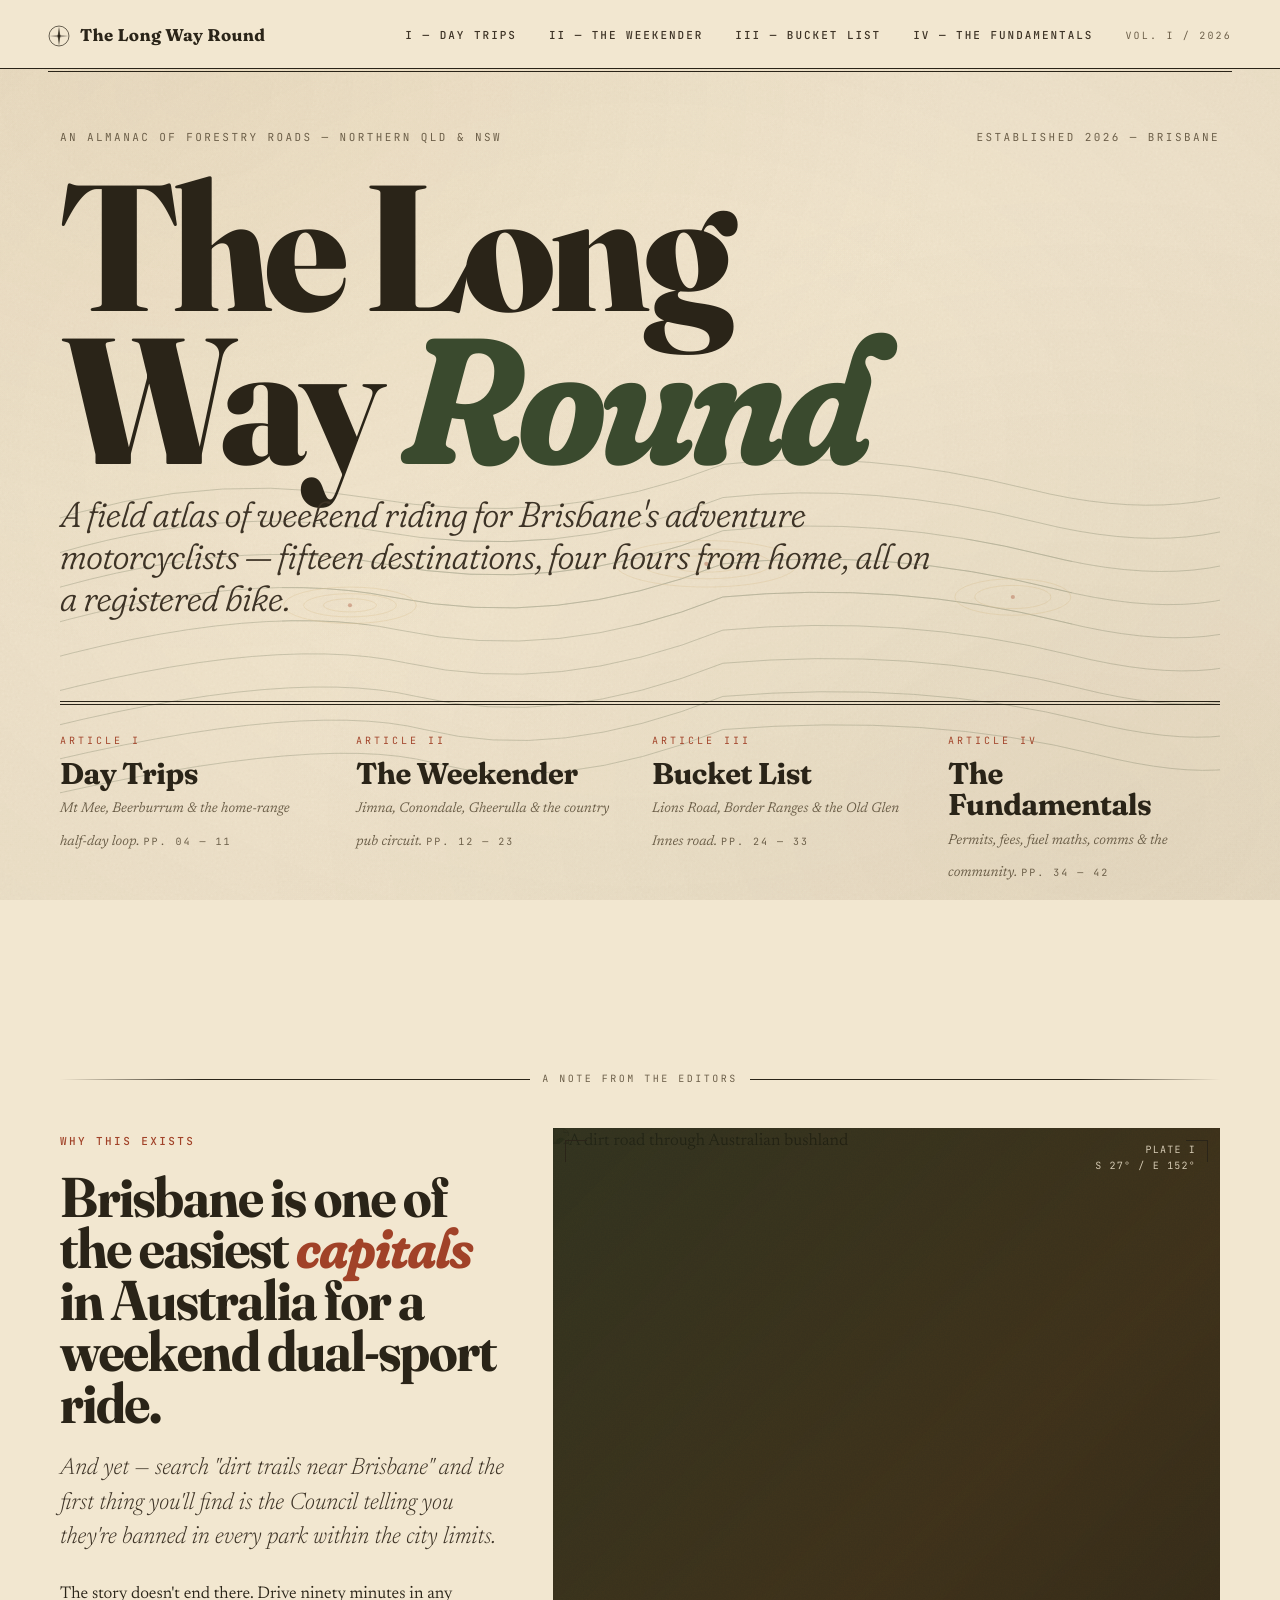
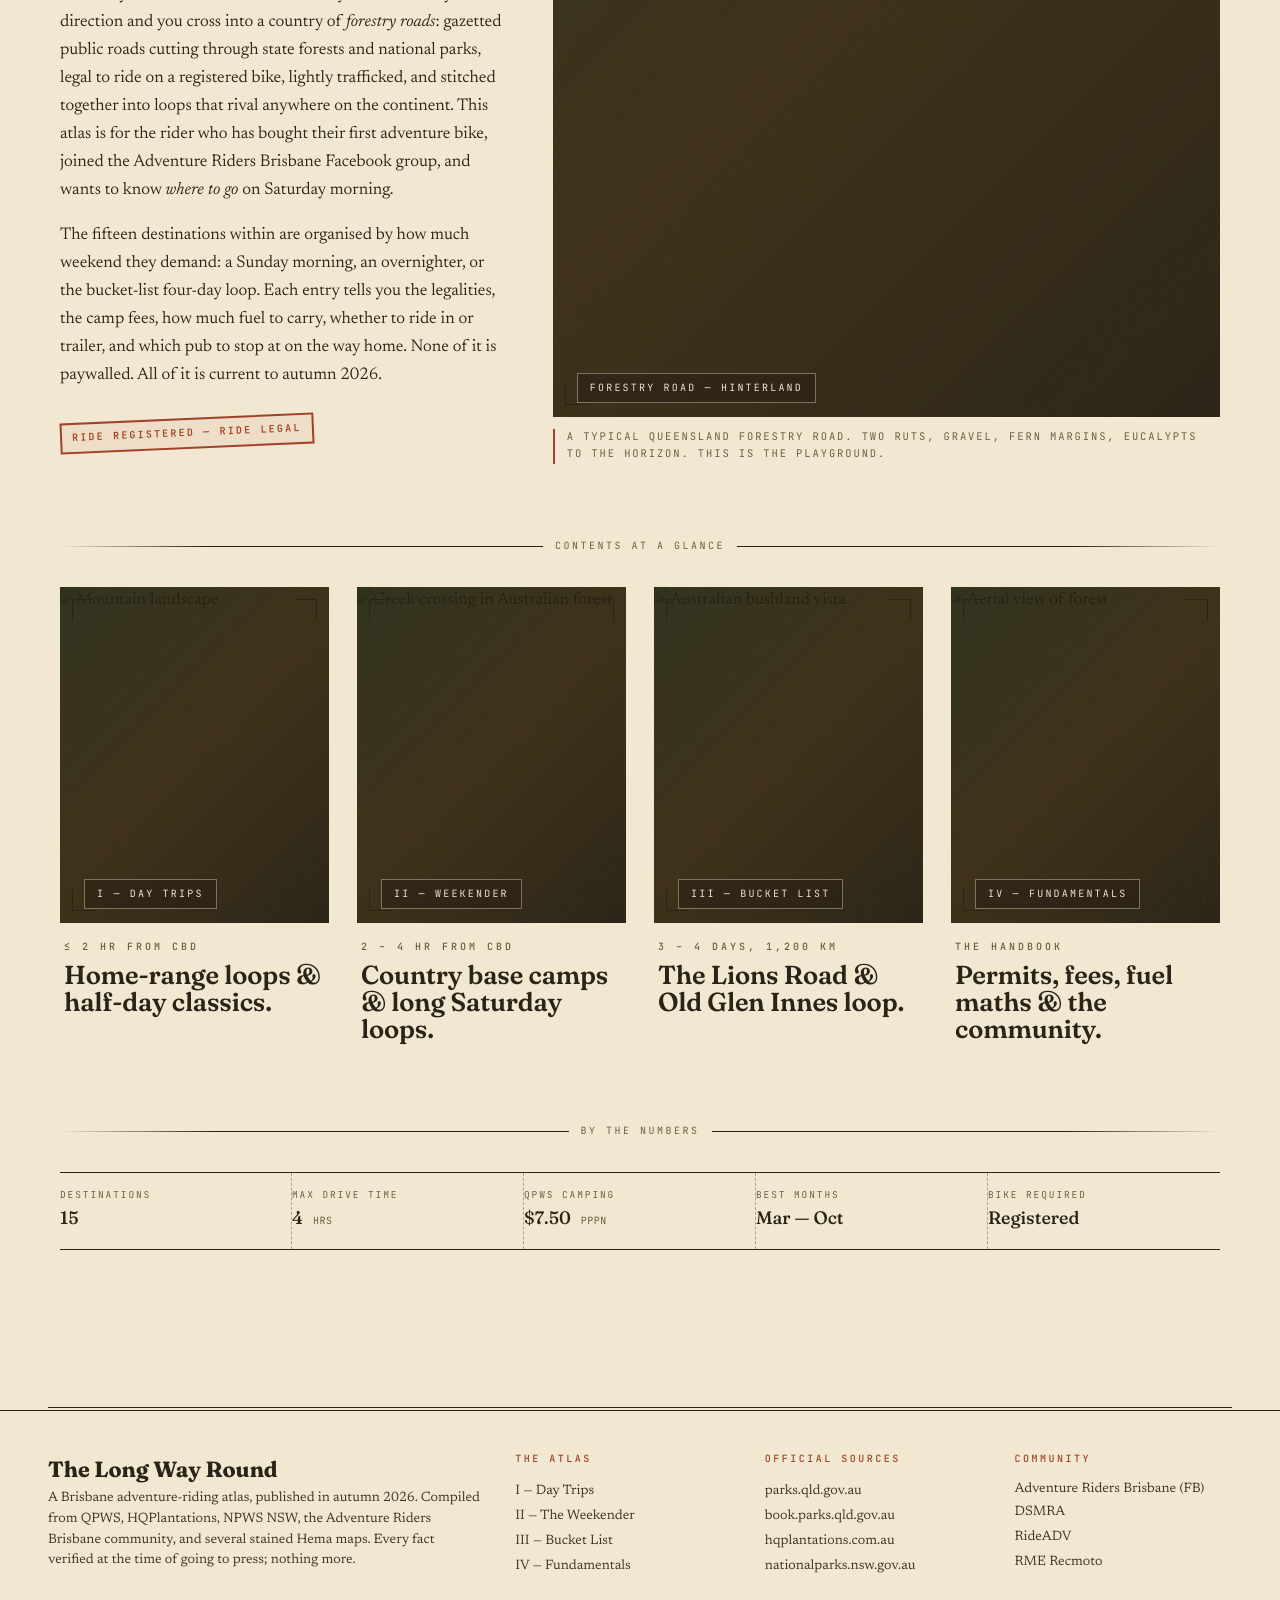
==== index.html @ 3d2b40f9 "Initial commit: Brisbane rides static site" ====
<!DOCTYPE html>
<html lang="en">
<head>
<meta charset="UTF-8">
<meta name="viewport" content="width=device-width, initial-scale=1.0">
<title>The Long Way Round — A Brisbane Adventure-Riding Atlas</title>
<link rel="stylesheet" href="style.css">
</head>
<body>

<nav class="atlas-nav">
  <a href="index.html" class="atlas-nav-brand">
    <svg width="22" height="22" viewBox="0 0 32 32" fill="none">
      <circle cx="16" cy="16" r="14.5" stroke="currentColor" stroke-width="1"/>
      <circle cx="16" cy="16" r="2" fill="currentColor"/>
      <path d="M16 2 L18 16 L16 30 L14 16 Z" fill="currentColor" opacity="0.85"/>
      <path d="M2 16 L16 14 L30 16 L16 18 Z" fill="currentColor" opacity="0.4"/>
    </svg>
    The Long Way Round
  </a>
  <div class="atlas-nav-meta">
    <a href="day-trips.html">I — Day Trips</a>
    <a href="weekender.html">II — The Weekender</a>
    <a href="bucket-list.html">III — Bucket List</a>
    <a href="fundamentals.html">IV — The Fundamentals</a>
    <span class="atlas-nav-issue">VOL. I / 2026</span>
  </div>
</nav>

<main class="cover">

  <!-- Decorative topographic backdrop -->
  <div class="cover-map">
    <svg viewBox="0 0 1400 800" xmlns="http://www.w3.org/2000/svg" preserveAspectRatio="xMidYMid slice">
      <defs>
        <path id="curve1" d="M -100 480 Q 200 380, 400 420 T 800 380 Q 1000 360, 1200 410 T 1500 380" />
        <path id="curve2" d="M -100 520 Q 220 420, 410 460 T 800 420 Q 1010 400, 1210 450 T 1500 420" />
        <path id="curve3" d="M -100 560 Q 240 460, 420 500 T 800 460 Q 1020 440, 1220 490 T 1500 460" />
        <path id="curve4" d="M -100 600 Q 260 500, 430 540 T 800 500 Q 1030 480, 1230 530 T 1500 500" />
        <path id="curve5" d="M -100 440 Q 180 340, 390 380 T 800 340 Q 990 320, 1190 370 T 1500 340" />
        <path id="curve6" d="M -100 400 Q 160 300, 380 340 T 800 300 Q 980 280, 1180 330 T 1500 300" />
        <path id="curve7" d="M -100 360 Q 140 260, 370 300 T 800 260 Q 970 240, 1170 290 T 1500 260" />
        <path id="curve8" d="M -100 640 Q 280 540, 440 580 T 800 540 Q 1040 520, 1240 570 T 1500 540" />
        <path id="curve9" d="M -100 680 Q 300 580, 450 620 T 800 580 Q 1050 560, 1250 610 T 1500 580" />
      </defs>
      <g fill="none" stroke="#3a4a2e" stroke-width="0.8" opacity="0.9">
        <use href="#curve1"/>
        <use href="#curve2"/>
        <use href="#curve3"/>
        <use href="#curve4"/>
        <use href="#curve5"/>
        <use href="#curve6"/>
        <use href="#curve7"/>
        <use href="#curve8"/>
        <use href="#curve9"/>
      </g>
      <!-- Inner ridgeline contours -->
      <g fill="none" stroke="#b8862e" stroke-width="0.6" opacity="0.7">
        <ellipse cx="350" cy="430" rx="80" ry="22"/>
        <ellipse cx="350" cy="430" rx="56" ry="14"/>
        <ellipse cx="350" cy="430" rx="32" ry="8"/>
        <ellipse cx="780" cy="380" rx="110" ry="28"/>
        <ellipse cx="780" cy="380" rx="78" ry="18"/>
        <ellipse cx="780" cy="380" rx="46" ry="10"/>
        <ellipse cx="1150" cy="420" rx="70" ry="22"/>
        <ellipse cx="1150" cy="420" rx="46" ry="14"/>
      </g>
      <!-- Peak markers -->
      <g fill="#a14228">
        <circle cx="350" cy="430" r="2.5"/>
        <circle cx="780" cy="380" r="2.5"/>
        <circle cx="1150" cy="420" r="2.5"/>
      </g>
    </svg>
  </div>

  <!-- Top marquee row -->
  <div class="cover-marquee-row fade-up">
    <span>An Almanac of Forestry Roads — Northern QLD &amp; NSW</span>
    <span>Established 2026 — Brisbane</span>
  </div>

  <!-- Big title -->
  <div class="cover-title-wrap fade-up">
    <h1 class="cover-title">
      The Long<br>
      Way <span class="em">Round</span>
    </h1>
    <p class="cover-tagline">
      A field atlas of weekend riding for Brisbane's adventure motorcyclists — fifteen destinations, four hours from home, all on a registered bike.
    </p>
  </div>

  <!-- TOC -->
  <div class="cover-toc fade-up">
    <a href="day-trips.html" class="toc-item">
      <span class="toc-num">Article I</span>
      <span class="toc-title">Day Trips</span>
      <span class="toc-desc">Mt Mee, Beerburrum &amp; the home-range half-day loop.</span>
      <span class="toc-page">PP. 04 — 11</span>
    </a>
    <a href="weekender.html" class="toc-item">
      <span class="toc-num">Article II</span>
      <span class="toc-title">The Weekender</span>
      <span class="toc-desc">Jimna, Conondale, Gheerulla &amp; the country pub circuit.</span>
      <span class="toc-page">PP. 12 — 23</span>
    </a>
    <a href="bucket-list.html" class="toc-item">
      <span class="toc-num">Article III</span>
      <span class="toc-title">Bucket List</span>
      <span class="toc-desc">Lions Road, Border Ranges &amp; the Old Glen Innes road.</span>
      <span class="toc-page">PP. 24 — 33</span>
    </a>
    <a href="fundamentals.html" class="toc-item">
      <span class="toc-num">Article IV</span>
      <span class="toc-title">The Fundamentals</span>
      <span class="toc-desc">Permits, fees, fuel maths, comms &amp; the community.</span>
      <span class="toc-page">PP. 34 — 42</span>
    </a>
  </div>

</main>

<!-- Below-the-fold "from the editors" feature -->
<section style="max-width: 1280px; margin: 0 auto; padding: 80px 60px;">
  <div class="section-rule">A NOTE FROM THE EDITORS</div>

  <div class="split-2-3">
    <div>
      <span class="eyebrow">Why this exists</span>
      <h2 class="display" style="font-size: 56px; margin-top: 16px; margin-bottom: 24px;">
        Brisbane is one of the easiest <span style="font-style:italic; color: var(--brick); font-variation-settings: 'opsz' 96, 'SOFT' 100;">capitals</span> in Australia for a weekend dual-sport ride.
      </h2>
      <p class="lede" style="margin-bottom: 24px;">
        And yet — search "dirt trails near Brisbane" and the first thing you'll find is the Council telling you they're banned in every park within the city limits.
      </p>
      <p>
        The story doesn't end there. Drive ninety minutes in any direction and you cross into a country
        of <em>forestry roads</em>: gazetted public roads cutting through state forests and national parks,
        legal to ride on a registered bike, lightly trafficked, and stitched together into loops that
        rival anywhere on the continent. This atlas is for the rider who has bought their first adventure
        bike, joined the Adventure Riders Brisbane Facebook group, and wants to know <em>where to go</em>
        on Saturday morning.
      </p>
      <p>
        The fifteen destinations within are organised by how much weekend they demand: a Sunday morning,
        an overnighter, or the bucket-list four-day loop. Each entry tells you the legalities, the camp
        fees, how much fuel to carry, whether to ride in or trailer, and which pub to stop at on the way
        home. None of it is paywalled. All of it is current to autumn 2026.
      </p>
      <p style="margin-top: 28px;">
        <span class="stamp">RIDE REGISTERED — RIDE LEGAL</span>
      </p>
    </div>

    <div>
      <div class="plate plate-crosshairs" style="aspect-ratio: 3 / 4;">
        <span class="ch tl"></span><span class="ch tr"></span><span class="ch bl"></span><span class="ch br"></span>
        <img src="https://images.unsplash.com/photo-1719822651859-ab4a7d15b18a?fm=jpg&q=80&w=1400&auto=format&fit=crop" alt="A dirt road through Australian bushland">
        <span class="plate-coord">PLATE I<br>S 27° / E 152°</span>
        <span class="plate-label">Forestry Road — Hinterland</span>
      </div>
      <p class="plate-caption">A typical Queensland forestry road. Two ruts, gravel, fern margins, eucalypts to the horizon. This is the playground.</p>
    </div>
  </div>

  <div class="section-rule">CONTENTS AT A GLANCE</div>

  <!-- Big visual TOC with cards -->
  <div style="display: grid; grid-template-columns: repeat(4, 1fr); gap: 28px; margin-top: 16px;">
    <a href="day-trips.html" style="border-bottom: none; color: var(--ink); display: block;">
      <div class="plate plate-crosshairs" style="aspect-ratio: 4/5;">
        <span class="ch tl"></span><span class="ch tr"></span><span class="ch bl"></span><span class="ch br"></span>
        <img src="https://images.unsplash.com/photo-1676776295419-815b0fbe1c3c?fm=jpg&q=80&w=900&auto=format&fit=crop" alt="Mountain landscape">
        <span class="plate-label">I — Day Trips</span>
      </div>
      <div style="padding: 16px 4px;">
        <div class="kicker" style="margin-bottom: 6px;">≤ 2 hr from CBD</div>
        <h3 style="font-size: 26px; line-height: 1.05;">Home-range loops &amp; half-day classics.</h3>
      </div>
    </a>

    <a href="weekender.html" style="border-bottom: none; color: var(--ink); display: block;">
      <div class="plate plate-crosshairs" style="aspect-ratio: 4/5;">
        <span class="ch tl"></span><span class="ch tr"></span><span class="ch bl"></span><span class="ch br"></span>
        <img src="https://images.unsplash.com/photo-1663793789576-f45d3bde63f1?fm=jpg&q=80&w=900&auto=format&fit=crop" alt="Creek crossing in Australian forest">
        <span class="plate-label">II — Weekender</span>
      </div>
      <div style="padding: 16px 4px;">
        <div class="kicker" style="margin-bottom: 6px;">2 – 4 hr from CBD</div>
        <h3 style="font-size: 26px; line-height: 1.05;">Country base camps &amp; long Saturday loops.</h3>
      </div>
    </a>

    <a href="bucket-list.html" style="border-bottom: none; color: var(--ink); display: block;">
      <div class="plate plate-crosshairs" style="aspect-ratio: 4/5;">
        <span class="ch tl"></span><span class="ch tr"></span><span class="ch bl"></span><span class="ch br"></span>
        <img src="https://images.unsplash.com/photo-1668119208053-1545bcc49e4a?fm=jpg&q=80&w=900&auto=format&fit=crop" alt="Australian bushland vista">
        <span class="plate-label">III — Bucket List</span>
      </div>
      <div style="padding: 16px 4px;">
        <div class="kicker" style="margin-bottom: 6px;">3 – 4 days, 1,200 km</div>
        <h3 style="font-size: 26px; line-height: 1.05;">The Lions Road &amp; Old Glen Innes loop.</h3>
      </div>
    </a>

    <a href="fundamentals.html" style="border-bottom: none; color: var(--ink); display: block;">
      <div class="plate plate-crosshairs" style="aspect-ratio: 4/5;">
        <span class="ch tl"></span><span class="ch tr"></span><span class="ch bl"></span><span class="ch br"></span>
        <img src="https://images.unsplash.com/photo-1521251825860-9d8e9aca7bb6?fm=jpg&q=80&w=900&auto=format&fit=crop" alt="Aerial view of forest">
        <span class="plate-label">IV — Fundamentals</span>
      </div>
      <div style="padding: 16px 4px;">
        <div class="kicker" style="margin-bottom: 6px;">The handbook</div>
        <h3 style="font-size: 26px; line-height: 1.05;">Permits, fees, fuel maths &amp; the community.</h3>
      </div>
    </a>
  </div>

  <div class="section-rule">BY THE NUMBERS</div>

  <div class="spec-grid" style="grid-template-columns: repeat(5, 1fr); margin-bottom: 0;">
    <div>
      <span class="spec-label">Destinations</span>
      <span class="spec-value">15</span>
    </div>
    <div>
      <span class="spec-label">Max drive time</span>
      <span class="spec-value">4 <span class="sub">hrs</span></span>
    </div>
    <div>
      <span class="spec-label">QPWS camping</span>
      <span class="spec-value">$7.50 <span class="sub">pppn</span></span>
    </div>
    <div>
      <span class="spec-label">Best months</span>
      <span class="spec-value">Mar — Oct</span>
    </div>
    <div>
      <span class="spec-label">Bike required</span>
      <span class="spec-value">Registered</span>
    </div>
  </div>

</section>

<!-- Footer -->
<footer class="atlas-foot">
  <div>
    <span class="foot-colophon">The Long Way Round</span>
    <p>
      A Brisbane adventure-riding atlas, published in autumn 2026.
      Compiled from QPWS, HQPlantations, NPWS NSW, the Adventure Riders Brisbane community, and several
      stained Hema maps. Every fact verified at the time of going to press; nothing more.
    </p>
  </div>
  <div>
    <h4>The Atlas</h4>
    <ul>
      <li><a href="day-trips.html">I — Day Trips</a></li>
      <li><a href="weekender.html">II — The Weekender</a></li>
      <li><a href="bucket-list.html">III — Bucket List</a></li>
      <li><a href="fundamentals.html">IV — Fundamentals</a></li>
    </ul>
  </div>
  <div>
    <h4>Official sources</h4>
    <ul>
      <li><a href="https://parks.qld.gov.au" target="_blank" rel="noopener">parks.qld.gov.au</a></li>
      <li><a href="https://book.parks.qld.gov.au" target="_blank" rel="noopener">book.parks.qld.gov.au</a></li>
      <li><a href="https://www.hqplantations.com.au" target="_blank" rel="noopener">hqplantations.com.au</a></li>
      <li><a href="https://www.nationalparks.nsw.gov.au" target="_blank" rel="noopener">nationalparks.nsw.gov.au</a></li>
    </ul>
  </div>
  <div>
    <h4>Community</h4>
    <ul>
      <li>Adventure Riders Brisbane (FB)</li>
      <li><a href="https://www.dsmra.org.au" target="_blank" rel="noopener">DSMRA</a></li>
      <li><a href="https://www.rideadv.com.au" target="_blank" rel="noopener">RideADV</a></li>
      <li><a href="https://www.recmoto.com.au" target="_blank" rel="noopener">RME Recmoto</a></li>
    </ul>
  </div>
</footer>

</body>
</html>
---- style.css ----
/* =========================================================
   THE LONG WAY ROUND — A BRISBANE ADVENTURE-RIDING ATLAS
   Vintage adventure atlas, c. 1962
   ========================================================= */

@import url('https://fonts.googleapis.com/css2?family=Fraunces:opsz,wght,SOFT@9..144,300..900,0..100&family=Newsreader:ital,opsz,wght@0,6..72,200..800;1,6..72,200..800&family=JetBrains+Mono:wght@400;500;700&display=swap');

:root {
  /* Paper */
  --paper:        #f2e7d0;
  --paper-deep:   #ead9b8;
  --paper-edge:   #d8c69e;
  --paper-shadow: rgba(60, 40, 20, 0.08);

  /* Ink */
  --ink:          #2a2418;
  --ink-soft:     #3d3326;
  --ink-fade:     #6a5d47;
  --ink-ghost:    rgba(42, 36, 24, 0.35);

  /* Accents */
  --green:        #3a4a2e;
  --green-deep:   #283220;
  --green-moss:   #5b6b3e;
  --ochre:        #b8862e;
  --ochre-soft:   #d4a548;
  --brick:        #a14228;
  --brick-deep:   #82331e;

  /* Type */
  --serif:        'Newsreader', 'Times New Roman', serif;
  --display:      'Fraunces', Georgia, serif;
  --mono:         'JetBrains Mono', 'Courier New', monospace;
}

* { box-sizing: border-box; margin: 0; padding: 0; }
html { scroll-behavior: smooth; }

body {
  background: var(--paper);
  color: var(--ink);
  font-family: var(--serif);
  font-size: 17px;
  line-height: 1.65;
  font-weight: 380;
  -webkit-font-smoothing: antialiased;
  text-rendering: geometricPrecision;
  position: relative;
  min-height: 100vh;
}

/* Paper grain — applied to body via pseudo-element */
body::before {
  content: '';
  position: fixed;
  inset: 0;
  pointer-events: none;
  z-index: 1;
  opacity: 0.55;
  background-image:
    url("data:image/svg+xml,%3Csvg viewBox='0 0 400 400' xmlns='http://www.w3.org/2000/svg'%3E%3Cfilter id='n'%3E%3CfeTurbulence type='fractalNoise' baseFrequency='0.85' numOctaves='3' stitchTiles='stitch'/%3E%3CfeColorMatrix values='0 0 0 0 0.4 0 0 0 0 0.3 0 0 0 0 0.15 0 0 0 0.12 0'/%3E%3C/filter%3E%3Crect width='100%25' height='100%25' filter='url(%23n)'/%3E%3C/svg%3E");
  mix-blend-mode: multiply;
}

/* Subtle paper tone variation */
body::after {
  content: '';
  position: fixed;
  inset: 0;
  pointer-events: none;
  z-index: 1;
  background:
    radial-gradient(ellipse at 15% 10%, rgba(180, 140, 80, 0.08), transparent 50%),
    radial-gradient(ellipse at 85% 90%, rgba(80, 60, 30, 0.06), transparent 55%),
    radial-gradient(ellipse at 50% 50%, transparent 30%, rgba(80, 50, 20, 0.04) 100%);
}

main, header, footer, nav { position: relative; z-index: 2; }

/* =========================================================
   TYPOGRAPHY
   ========================================================= */

.display {
  font-family: var(--display);
  font-variation-settings: 'opsz' 144, 'SOFT' 30;
  font-weight: 700;
  letter-spacing: -0.02em;
  line-height: 0.92;
  color: var(--ink);
}

.display-italic {
  font-style: italic;
  font-variation-settings: 'opsz' 144, 'SOFT' 80;
}

h1 { font-family: var(--display); font-weight: 800; line-height: 0.95; letter-spacing: -0.015em; }
h2 { font-family: var(--display); font-weight: 700; line-height: 1.0; letter-spacing: -0.01em; font-variation-settings: 'opsz' 72, 'SOFT' 50; }
h3 { font-family: var(--display); font-weight: 600; font-variation-settings: 'opsz' 36, 'SOFT' 50; letter-spacing: -0.005em; }
h4 { font-family: var(--display); font-weight: 500; font-variation-settings: 'opsz' 24, 'SOFT' 100; font-style: italic; }

.eyebrow {
  font-family: var(--mono);
  font-size: 11px;
  letter-spacing: 0.22em;
  text-transform: uppercase;
  color: var(--brick);
  font-weight: 500;
}

.eyebrow-ink {
  color: var(--ink-fade);
}

.kicker {
  font-family: var(--mono);
  font-size: 10px;
  letter-spacing: 0.3em;
  text-transform: uppercase;
  color: var(--ink-fade);
  font-weight: 500;
}

.lede {
  font-family: var(--serif);
  font-style: italic;
  font-size: 1.4em;
  line-height: 1.45;
  font-weight: 300;
  color: var(--ink-soft);
}

.dropcap::first-letter {
  font-family: var(--display);
  font-weight: 800;
  font-variation-settings: 'opsz' 144, 'SOFT' 0;
  float: left;
  font-size: 5.4em;
  line-height: 0.82;
  padding: 0.06em 0.12em 0 0;
  color: var(--brick);
  margin-top: 4px;
}

.pull-quote {
  font-family: var(--display);
  font-variation-settings: 'opsz' 72, 'SOFT' 100;
  font-style: italic;
  font-weight: 400;
  font-size: 2.2em;
  line-height: 1.15;
  color: var(--green-deep);
  margin: 1.5em 0;
  padding: 0.4em 0 0.4em 0;
  border-top: 1px solid var(--ink-ghost);
  border-bottom: 1px solid var(--ink-ghost);
  letter-spacing: -0.01em;
}

.pull-quote::before {
  content: '"';
  font-family: var(--display);
  font-style: italic;
  color: var(--brick);
  margin-right: 0.1em;
}
.pull-quote::after {
  content: '"';
  font-family: var(--display);
  font-style: italic;
  color: var(--brick);
  margin-left: 0.05em;
}

p { margin-bottom: 1em; }

a {
  color: var(--brick);
  text-decoration: none;
  border-bottom: 1px solid var(--brick-deep);
  transition: color 0.2s, border-color 0.2s;
}

a:hover {
  color: var(--ochre);
  border-bottom-color: var(--ochre);
}

/* Mono labels and data */
.mono { font-family: var(--mono); }
.coord {
  font-family: var(--mono);
  font-size: 0.78em;
  letter-spacing: 0.04em;
  color: var(--ink-fade);
  text-transform: uppercase;
  font-weight: 500;
}

/* =========================================================
   NAVIGATION (top bar — atlas header)
   ========================================================= */

.atlas-nav {
  display: flex;
  justify-content: space-between;
  align-items: center;
  padding: 22px 48px 18px;
  border-bottom: 1px solid var(--ink);
  background: var(--paper);
  position: relative;
}

.atlas-nav::after {
  content: '';
  position: absolute;
  bottom: -4px; left: 48px; right: 48px;
  height: 1px;
  background: var(--ink);
}

.atlas-nav-brand {
  font-family: var(--display);
  font-weight: 700;
  font-variation-settings: 'opsz' 24, 'SOFT' 40;
  font-size: 17px;
  letter-spacing: 0.02em;
  border-bottom: none;
  color: var(--ink);
  display: flex;
  align-items: center;
  gap: 10px;
}

.atlas-nav-brand:hover { color: var(--brick); }

.atlas-nav-brand svg { flex-shrink: 0; }

.atlas-nav-meta {
  display: flex;
  gap: 32px;
  align-items: center;
}

.atlas-nav-meta a {
  font-family: var(--mono);
  font-size: 11px;
  letter-spacing: 0.18em;
  text-transform: uppercase;
  color: var(--ink-soft);
  border-bottom: none;
  font-weight: 500;
}

.atlas-nav-meta a:hover { color: var(--brick); }
.atlas-nav-meta a.current { color: var(--brick); }
.atlas-nav-meta a.current::before {
  content: '▸ ';
  color: var(--brick);
}

.atlas-nav-issue {
  font-family: var(--mono);
  font-size: 10px;
  letter-spacing: 0.22em;
  text-transform: uppercase;
  color: var(--ink-fade);
}

/* =========================================================
   COMPONENTS — Map Plate (photo treatment)
   ========================================================= */

.plate {
  position: relative;
  background: var(--ink);
  overflow: hidden;
  margin: 0;
  isolation: isolate;
}

.plate img {
  width: 100%;
  height: 100%;
  object-fit: cover;
  display: block;
  filter: sepia(0.45) saturate(0.65) hue-rotate(-8deg) contrast(1.08) brightness(0.92);
  mix-blend-mode: multiply;
  opacity: 0.95;
}

.plate::before {
  content: '';
  position: absolute;
  inset: 0;
  background:
    linear-gradient(135deg, rgba(58, 74, 46, 0.35), rgba(184, 134, 46, 0.12) 50%, rgba(42, 36, 24, 0.4)),
    radial-gradient(circle at center, transparent 30%, rgba(42, 36, 24, 0.3) 100%);
  pointer-events: none;
  z-index: 2;
}

.plate::after {
  content: '';
  position: absolute;
  inset: 0;
  pointer-events: none;
  z-index: 3;
  background-image:
    url("data:image/svg+xml,%3Csvg viewBox='0 0 400 400' xmlns='http://www.w3.org/2000/svg'%3E%3Cfilter id='g'%3E%3CfeTurbulence type='fractalNoise' baseFrequency='1.2' numOctaves='2' stitchTiles='stitch'/%3E%3CfeColorMatrix values='0 0 0 0 0.5 0 0 0 0 0.4 0 0 0 0 0.2 0 0 0 0.4 0'/%3E%3C/filter%3E%3Crect width='100%25' height='100%25' filter='url(%23g)'/%3E%3C/svg%3E");
  mix-blend-mode: overlay;
  opacity: 0.6;
}

/* Corner crosshairs on plates */
.plate-crosshairs::before,
.plate-crosshairs > .ch {
  pointer-events: none;
}

.plate-crosshairs > .ch {
  position: absolute;
  width: 22px;
  height: 22px;
  z-index: 4;
  border-color: var(--paper);
}

.plate-crosshairs > .ch.tl { top: 12px; left: 12px; border-top: 1.2px solid; border-left: 1.2px solid; }
.plate-crosshairs > .ch.tr { top: 12px; right: 12px; border-top: 1.2px solid; border-right: 1.2px solid; }
.plate-crosshairs > .ch.bl { bottom: 12px; left: 12px; border-bottom: 1.2px solid; border-left: 1.2px solid; }
.plate-crosshairs > .ch.br { bottom: 12px; right: 12px; border-bottom: 1.2px solid; border-right: 1.2px solid; }

.plate-label {
  position: absolute;
  bottom: 14px;
  left: 24px;
  z-index: 5;
  font-family: var(--mono);
  font-size: 10px;
  letter-spacing: 0.22em;
  text-transform: uppercase;
  color: var(--paper);
  background: rgba(40, 32, 20, 0.55);
  padding: 6px 12px;
  border: 1px solid rgba(242, 231, 208, 0.4);
}

.plate-coord {
  position: absolute;
  top: 14px;
  right: 24px;
  z-index: 5;
  font-family: var(--mono);
  font-size: 10px;
  letter-spacing: 0.12em;
  color: var(--paper);
  text-align: right;
  opacity: 0.85;
}

.plate-caption {
  font-family: var(--mono);
  font-size: 10.5px;
  letter-spacing: 0.18em;
  text-transform: uppercase;
  color: var(--ink-fade);
  margin-top: 12px;
  padding-left: 4px;
  border-left: 2px solid var(--brick);
  padding-left: 12px;
}

/* =========================================================
   CONTOUR LINE BACKGROUND (decorative SVG)
   ========================================================= */

.contour-bg {
  position: absolute;
  inset: 0;
  pointer-events: none;
  z-index: 0;
  opacity: 0.18;
  overflow: hidden;
}

.contour-bg svg {
  width: 100%; height: 100%;
  display: block;
}

/* =========================================================
   DIFFICULTY BARS / META DATA
   ========================================================= */

.spec-grid {
  display: grid;
  grid-template-columns: repeat(auto-fit, minmax(140px, 1fr));
  gap: 0;
  margin: 24px 0;
  border-top: 1px solid var(--ink);
  border-bottom: 1px solid var(--ink);
}

.spec-grid > div {
  padding: 14px 16px 14px 0;
  border-right: 1px dashed var(--ink-ghost);
}

.spec-grid > div:last-child { border-right: none; }

.spec-label {
  font-family: var(--mono);
  font-size: 9.5px;
  letter-spacing: 0.2em;
  text-transform: uppercase;
  color: var(--ink-fade);
  margin-bottom: 4px;
  display: block;
}

.spec-value {
  font-family: var(--display);
  font-weight: 500;
  font-size: 18px;
  font-variation-settings: 'opsz' 24, 'SOFT' 60;
  color: var(--ink);
  line-height: 1.1;
}

.spec-value .sub {
  font-family: var(--mono);
  font-size: 10px;
  letter-spacing: 0.05em;
  color: var(--ink-fade);
  margin-left: 6px;
  text-transform: uppercase;
  font-weight: 400;
}

/* Difficulty dots */
.diff {
  display: inline-flex;
  gap: 4px;
  align-items: center;
  vertical-align: middle;
}

.diff-dot {
  width: 9px; height: 9px;
  border: 1px solid var(--ink);
  background: transparent;
  display: inline-block;
}

.diff-dot.filled { background: var(--ink); }

/* =========================================================
   ARTICLE LAYOUT
   ========================================================= */

main.article {
  max-width: 1280px;
  margin: 0 auto;
  padding: 0 48px 96px;
}

.article-head {
  padding: 64px 0 48px;
  text-align: center;
  position: relative;
  border-bottom: 1px solid var(--ink);
  margin-bottom: 56px;
}

.article-head::before,
.article-head::after {
  content: '';
  position: absolute;
  left: 50%;
  height: 1px;
  background: var(--ink);
  transform: translateX(-50%);
}

.article-head::before { top: 56px; width: 80px; }
.article-head::after  { bottom: -3px; width: 80px; }

.article-num {
  font-family: var(--mono);
  font-size: 11px;
  letter-spacing: 0.3em;
  text-transform: uppercase;
  color: var(--brick);
  font-weight: 500;
  margin-bottom: 28px;
}

.article-title {
  font-family: var(--display);
  font-weight: 800;
  font-size: clamp(56px, 9vw, 124px);
  line-height: 0.92;
  letter-spacing: -0.025em;
  font-variation-settings: 'opsz' 144, 'SOFT' 20;
  color: var(--ink);
  margin-bottom: 14px;
}

.article-title .em {
  font-style: italic;
  font-variation-settings: 'opsz' 144, 'SOFT' 100;
  color: var(--green);
}

.article-sub {
  font-family: var(--display);
  font-style: italic;
  font-weight: 300;
  font-variation-settings: 'opsz' 36, 'SOFT' 100;
  font-size: clamp(20px, 2.4vw, 28px);
  color: var(--ink-soft);
  letter-spacing: -0.005em;
  max-width: 720px;
  margin: 0 auto;
  line-height: 1.25;
}

.article-meta {
  display: flex;
  justify-content: center;
  gap: 28px;
  margin-top: 32px;
  font-family: var(--mono);
  font-size: 10.5px;
  letter-spacing: 0.18em;
  text-transform: uppercase;
  color: var(--ink-fade);
}

.article-meta > span { padding: 0 16px; border-right: 1px solid var(--ink-ghost); }
.article-meta > span:last-child { border-right: none; }

/* Two-column body */
.article-body {
  max-width: 760px;
  margin: 0 auto;
  font-size: 18px;
  line-height: 1.7;
}

.article-body h2 {
  font-size: 38px;
  margin: 64px 0 8px;
  font-weight: 700;
}

.article-body h2 .h2num {
  font-family: var(--mono);
  font-size: 12px;
  letter-spacing: 0.3em;
  color: var(--brick);
  display: block;
  font-weight: 500;
  text-transform: uppercase;
  margin-bottom: 12px;
}

.article-body h3 {
  font-size: 26px;
  margin: 40px 0 6px;
}

.article-body p { margin-bottom: 1.05em; }

.article-body p + p { text-indent: 1.4em; }

.article-body .lede + p,
.article-body h2 + p,
.article-body h3 + p,
.article-body .pull-quote + p { text-indent: 0; }

/* Margin notes */
.margin-note {
  font-family: var(--mono);
  font-size: 11px;
  line-height: 1.55;
  color: var(--ink-soft);
  letter-spacing: 0.01em;
  padding: 12px 14px;
  border-left: 2px solid var(--brick);
  background: var(--paper-deep);
  margin: 24px 0;
  position: relative;
}

.margin-note .mn-label {
  font-family: var(--mono);
  font-size: 9.5px;
  letter-spacing: 0.25em;
  text-transform: uppercase;
  color: var(--brick);
  display: block;
  margin-bottom: 6px;
  font-weight: 600;
}

/* =========================================================
   DESTINATION CARDS (within articles)
   ========================================================= */

.dest {
  margin: 64px 0;
  position: relative;
}

.dest-head {
  display: grid;
  grid-template-columns: 1fr 280px;
  gap: 32px;
  align-items: end;
  border-bottom: 1px solid var(--ink);
  padding-bottom: 16px;
  margin-bottom: 32px;
}

.dest-num {
  font-family: var(--mono);
  font-size: 11px;
  letter-spacing: 0.25em;
  text-transform: uppercase;
  color: var(--brick);
  margin-bottom: 10px;
}

.dest-name {
  font-family: var(--display);
  font-weight: 700;
  font-size: clamp(38px, 5.2vw, 64px);
  line-height: 0.95;
  letter-spacing: -0.02em;
  font-variation-settings: 'opsz' 96, 'SOFT' 30;
  color: var(--ink);
  margin-bottom: 4px;
}

.dest-region {
  font-family: var(--display);
  font-style: italic;
  font-weight: 300;
  font-variation-settings: 'opsz' 36, 'SOFT' 100;
  color: var(--green);
  font-size: 22px;
  letter-spacing: -0.005em;
}

.dest-coord {
  text-align: right;
  font-family: var(--mono);
  font-size: 11px;
  letter-spacing: 0.05em;
  color: var(--ink-fade);
  line-height: 1.7;
  padding-bottom: 6px;
}

.dest-coord .lbl {
  font-size: 9px;
  letter-spacing: 0.25em;
  text-transform: uppercase;
  color: var(--brick);
  display: block;
  margin-bottom: 2px;
}

/* =========================================================
   HOMEPAGE — Magazine Cover
   ========================================================= */

.cover {
  min-height: calc(100vh - 65px);
  position: relative;
  display: grid;
  grid-template-rows: auto 1fr auto;
  padding: 60px 60px 40px;
  overflow: hidden;
}

.cover-marquee-row {
  display: flex;
  justify-content: space-between;
  align-items: baseline;
  font-family: var(--mono);
  font-size: 11px;
  letter-spacing: 0.22em;
  text-transform: uppercase;
  color: var(--ink-fade);
}

.cover-title-wrap {
  display: flex;
  flex-direction: column;
  justify-content: center;
  padding: 24px 0;
  position: relative;
}

.cover-title {
  font-family: var(--display);
  font-weight: 800;
  font-size: clamp(80px, 14vw, 220px);
  line-height: 0.85;
  letter-spacing: -0.035em;
  font-variation-settings: 'opsz' 144, 'SOFT' 10;
  color: var(--ink);
  margin: 0;
}

.cover-title .em {
  font-style: italic;
  font-weight: 700;
  font-variation-settings: 'opsz' 144, 'SOFT' 100;
  color: var(--green);
}

.cover-title .amp {
  font-style: italic;
  font-weight: 300;
  font-variation-settings: 'opsz' 144, 'SOFT' 100;
  color: var(--brick);
}

.cover-tagline {
  font-family: var(--display);
  font-style: italic;
  font-weight: 300;
  font-variation-settings: 'opsz' 72, 'SOFT' 100;
  font-size: clamp(20px, 2.8vw, 36px);
  color: var(--ink-soft);
  margin-top: 18px;
  max-width: 880px;
  line-height: 1.18;
  letter-spacing: -0.01em;
}

.cover-toc {
  display: grid;
  grid-template-columns: repeat(4, 1fr);
  gap: 24px;
  margin-top: 24px;
  padding-top: 28px;
  border-top: 1px solid var(--ink);
  position: relative;
}

.cover-toc::before {
  content: '';
  position: absolute;
  top: -4px; left: 0; right: 0;
  height: 1px;
  background: var(--ink);
}

.toc-item {
  border-bottom: none;
  display: block;
  padding-right: 12px;
}

.toc-num {
  font-family: var(--mono);
  font-size: 10px;
  letter-spacing: 0.3em;
  color: var(--brick);
  text-transform: uppercase;
  margin-bottom: 8px;
  display: block;
}

.toc-title {
  font-family: var(--display);
  font-weight: 700;
  font-size: clamp(22px, 2.4vw, 30px);
  line-height: 1.05;
  letter-spacing: -0.015em;
  font-variation-settings: 'opsz' 48, 'SOFT' 40;
  color: var(--ink);
  margin-bottom: 6px;
  display: block;
  transition: color 0.2s;
}

.toc-item:hover .toc-title { color: var(--brick); }

.toc-desc {
  font-family: var(--serif);
  font-style: italic;
  font-size: 14px;
  line-height: 1.45;
  color: var(--ink-fade);
}

.toc-page {
  font-family: var(--mono);
  font-size: 10px;
  letter-spacing: 0.2em;
  color: var(--ink-fade);
  margin-top: 10px;
  display: inline-block;
}

/* Cover central illustration / contour map */
.cover-map {
  position: absolute;
  inset: 180px 60px 220px;
  z-index: 0;
  opacity: 0.35;
  pointer-events: none;
}

/* =========================================================
   ROUTE / MINI MAP SVG
   ========================================================= */

.mini-map {
  width: 100%;
  aspect-ratio: 5 / 3;
  background: var(--paper-deep);
  border: 1px solid var(--ink);
  position: relative;
  padding: 18px;
  font-family: var(--mono);
  font-size: 10px;
  letter-spacing: 0.05em;
}

.mini-map svg { width: 100%; height: 100%; }

.mini-map .mm-label {
  position: absolute;
  top: 14px; left: 18px;
  font-family: var(--mono);
  font-size: 10px;
  letter-spacing: 0.25em;
  text-transform: uppercase;
  color: var(--brick);
  background: var(--paper-deep);
  padding-right: 8px;
  z-index: 2;
}

.mini-map .mm-scale {
  position: absolute;
  bottom: 12px; right: 18px;
  font-family: var(--mono);
  font-size: 9px;
  letter-spacing: 0.2em;
  text-transform: uppercase;
  color: var(--ink-fade);
}

/* =========================================================
   GRID LAYOUTS
   ========================================================= */

.split-2col {
  display: grid;
  grid-template-columns: 1fr 1fr;
  gap: 48px;
  margin: 40px 0;
  align-items: start;
}

.split-3-2 {
  display: grid;
  grid-template-columns: 3fr 2fr;
  gap: 48px;
  margin: 40px 0;
  align-items: start;
}

.split-2-3 {
  display: grid;
  grid-template-columns: 2fr 3fr;
  gap: 48px;
  margin: 40px 0;
  align-items: start;
}

/* Section divider (contour lines) */
.section-rule {
  display: flex;
  align-items: center;
  gap: 12px;
  margin: 64px 0 32px;
  font-family: var(--mono);
  font-size: 10px;
  letter-spacing: 0.25em;
  text-transform: uppercase;
  color: var(--ink-fade);
}

.section-rule::before,
.section-rule::after {
  content: '';
  flex: 1;
  height: 1px;
  background: var(--ink);
}

.section-rule::before { background: linear-gradient(to right, transparent, var(--ink) 30%); }
.section-rule::after { background: linear-gradient(to left, transparent, var(--ink) 30%); }

/* =========================================================
   FOOTER
   ========================================================= */

.atlas-foot {
  border-top: 1px solid var(--ink);
  margin-top: 80px;
  padding: 40px 48px 32px;
  display: grid;
  grid-template-columns: 2fr 1fr 1fr 1fr;
  gap: 32px;
  background: var(--paper);
  position: relative;
}

.atlas-foot::before {
  content: '';
  position: absolute;
  top: -4px; left: 48px; right: 48px;
  height: 1px;
  background: var(--ink);
}

.atlas-foot h4 {
  font-family: var(--mono);
  font-size: 10px;
  letter-spacing: 0.25em;
  text-transform: uppercase;
  color: var(--brick);
  font-weight: 500;
  margin-bottom: 12px;
  font-style: normal;
}

.atlas-foot p, .atlas-foot li {
  font-size: 13.5px;
  line-height: 1.55;
  color: var(--ink-soft);
}

.atlas-foot ul { list-style: none; }

.atlas-foot a {
  color: var(--ink-soft);
  border-bottom: none;
  display: block;
  padding: 2px 0;
}

.atlas-foot a:hover { color: var(--brick); }

.foot-colophon {
  font-family: var(--display);
  font-weight: 700;
  font-size: 22px;
  margin-bottom: 8px;
  font-variation-settings: 'opsz' 36, 'SOFT' 40;
  color: var(--ink);
}

/* =========================================================
   RESPONSIVE
   ========================================================= */

@media (max-width: 900px) {
  .atlas-nav { padding: 16px 22px 14px; }
  .atlas-nav::after { left: 22px; right: 22px; }
  .atlas-nav-meta { gap: 16px; }
  .atlas-nav-meta a { font-size: 10px; }
  .atlas-nav-issue { display: none; }

  main.article { padding: 0 22px 64px; }
  .article-head { padding: 40px 0 32px; }
  .article-body { font-size: 17px; }
  .article-body h2 { font-size: 30px; }

  .cover { padding: 32px 22px 28px; }
  .cover-toc { grid-template-columns: 1fr 1fr; gap: 20px; }

  .split-2col, .split-3-2, .split-2-3 { grid-template-columns: 1fr; gap: 24px; }

  .dest-head { grid-template-columns: 1fr; gap: 12px; }
  .dest-coord { text-align: left; }

  .atlas-foot { grid-template-columns: 1fr 1fr; padding: 32px 22px 28px; }
  .atlas-foot::before { left: 22px; right: 22px; }

  .pull-quote { font-size: 1.7em; }
  .article-meta { flex-wrap: wrap; gap: 12px; }
}

@media (max-width: 540px) {
  .cover-toc { grid-template-columns: 1fr; }
  .atlas-foot { grid-template-columns: 1fr; }
  .atlas-nav-brand { font-size: 14px; }
  .atlas-nav-meta { display: none; }
}

/* =========================================================
   ANIMATIONS — Subtle fade-in
   ========================================================= */

@keyframes fadeUp {
  from { opacity: 0; transform: translateY(20px); }
  to { opacity: 1; transform: translateY(0); }
}

.fade-up {
  animation: fadeUp 0.9s ease-out backwards;
}

.fade-up:nth-child(1) { animation-delay: 0.05s; }
.fade-up:nth-child(2) { animation-delay: 0.18s; }
.fade-up:nth-child(3) { animation-delay: 0.32s; }
.fade-up:nth-child(4) { animation-delay: 0.46s; }
.fade-up:nth-child(5) { animation-delay: 0.6s; }
.fade-up:nth-child(6) { animation-delay: 0.74s; }

/* Stamp / rubber stamp accent */
.stamp {
  display: inline-block;
  border: 2px solid var(--brick);
  color: var(--brick);
  font-family: var(--mono);
  font-size: 10px;
  letter-spacing: 0.22em;
  text-transform: uppercase;
  padding: 5px 10px;
  transform: rotate(-2.5deg);
  font-weight: 600;
  background: rgba(161, 66, 40, 0.05);
}

/* Stack call-outs for fundamentals */
.callout {
  background: var(--paper-deep);
  border-left: 3px solid var(--green);
  padding: 20px 24px;
  margin: 28px 0;
  font-size: 15.5px;
  line-height: 1.6;
}

.callout-title {
  font-family: var(--display);
  font-weight: 700;
  font-variation-settings: 'opsz' 24, 'SOFT' 40;
  font-size: 18px;
  color: var(--green-deep);
  margin-bottom: 8px;
  display: block;
}

.callout.brick { border-left-color: var(--brick); }
.callout.brick .callout-title { color: var(--brick-deep); }

.callout.ochre { border-left-color: var(--ochre); }
.callout.ochre .callout-title { color: var(--ink); }

/* Inline data list (for fundamentals) */
dl.data-list {
  border-top: 1px solid var(--ink);
  margin: 32px 0;
}

dl.data-list > div {
  display: grid;
  grid-template-columns: 220px 1fr;
  gap: 24px;
  padding: 16px 0;
  border-bottom: 1px dashed var(--ink-ghost);
  align-items: baseline;
}

dl.data-list dt {
  font-family: var(--mono);
  font-size: 11px;
  letter-spacing: 0.2em;
  text-transform: uppercase;
  color: var(--brick);
  font-weight: 500;
}

dl.data-list dd {
  font-family: var(--serif);
  font-size: 16.5px;
  line-height: 1.55;
  color: var(--ink);
}

/* Lists in article body */
.article-body ul,
.article-body ol {
  margin: 18px 0 18px 0;
  padding-left: 0;
  list-style: none;
}

.article-body ul li {
  position: relative;
  padding: 4px 0 4px 28px;
  line-height: 1.55;
}

.article-body ul li::before {
  content: '◆';
  position: absolute;
  left: 6px;
  color: var(--brick);
  font-size: 0.7em;
  top: 0.7em;
}

.article-body ol {
  counter-reset: ol-counter;
}

.article-body ol li {
  position: relative;
  counter-increment: ol-counter;
  padding: 6px 0 6px 36px;
  line-height: 1.55;
}

.article-body ol li::before {
  content: counter(ol-counter, decimal-leading-zero);
  position: absolute;
  left: 0;
  top: 9px;
  font-family: var(--mono);
  font-size: 10px;
  letter-spacing: 0.1em;
  color: var(--brick);
  font-weight: 600;
}

/* Photo + caption block */
.figure {
  margin: 40px 0;
}

.figure.wide {
  margin-left: -80px;
  margin-right: -80px;
}

@media (max-width: 900px) {
  .figure.wide { margin-left: 0; margin-right: 0; }
}

.figure-grid-2 {
  display: grid;
  grid-template-columns: 1fr 1fr;
  gap: 16px;
  margin: 32px 0;
}

@media (max-width: 700px) {
  .figure-grid-2 { grid-template-columns: 1fr; }
}
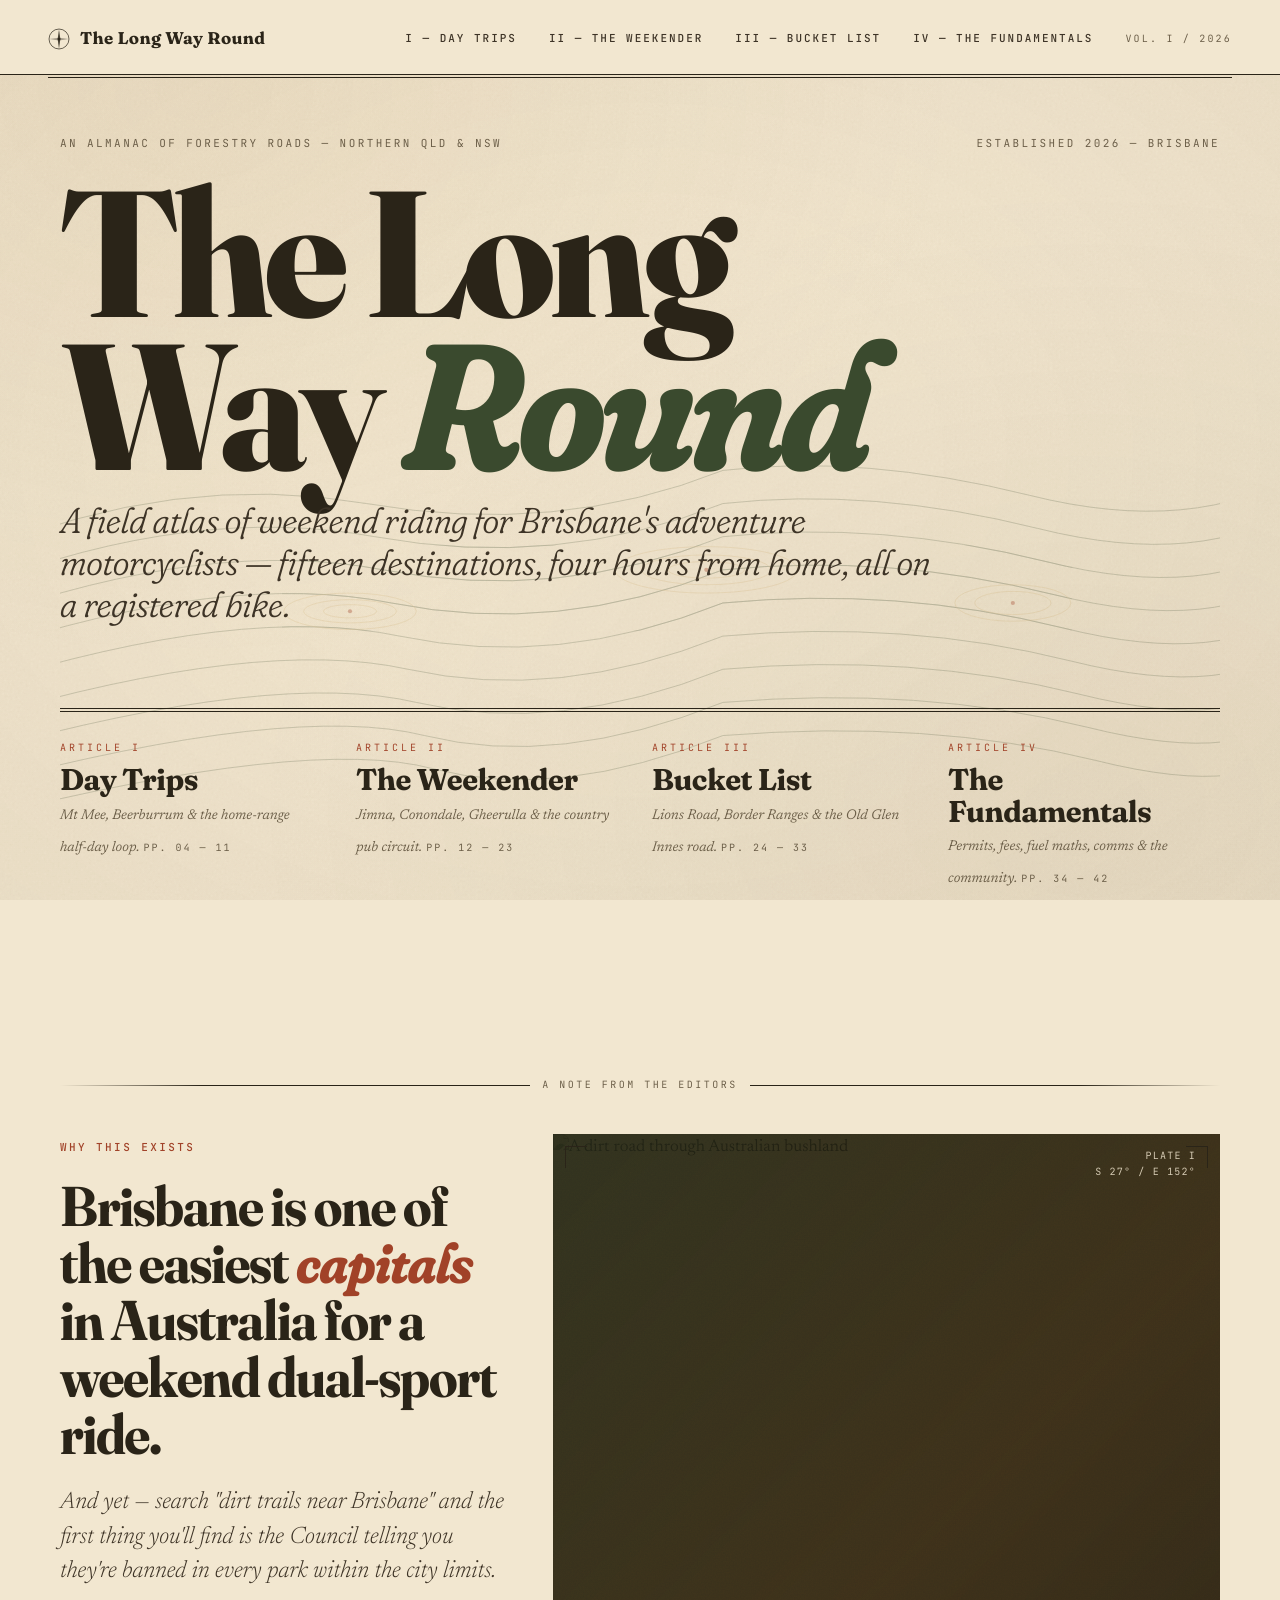
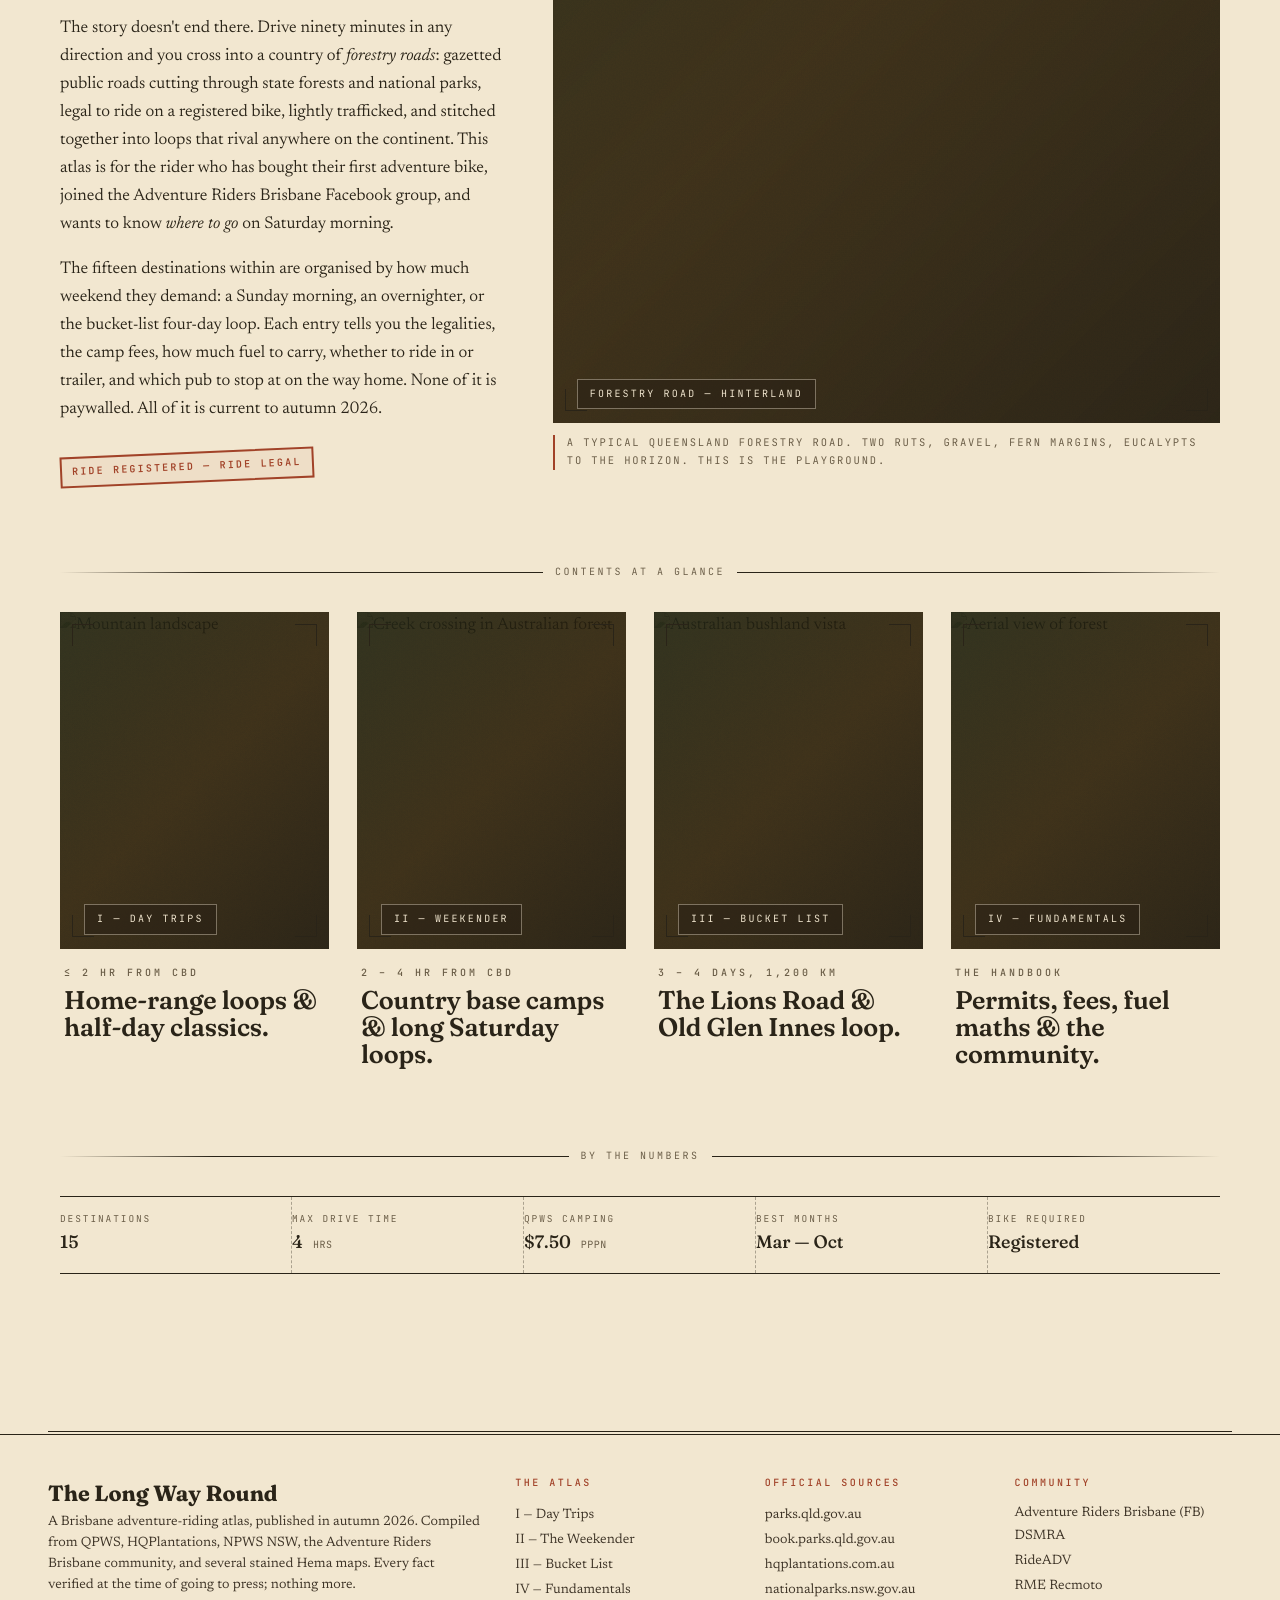
==== commit 2b145881: "UI polish: responsive nav, breakpoints, focus styles, image scaling - Add -webkit-text-size-adjust t" ====
--- a/index.html
+++ b/index.html
@@ -122,14 +122,14 @@
 </main>
 
 <!-- Below-the-fold "from the editors" feature -->
-<section style="max-width: 1280px; margin: 0 auto; padding: 80px 60px;">
+<section class="editors-note">
   <div class="section-rule">A NOTE FROM THE EDITORS</div>
 
   <div class="split-2-3">
     <div>
       <span class="eyebrow">Why this exists</span>
-      <h2 class="display" style="font-size: 56px; margin-top: 16px; margin-bottom: 24px;">
-        Brisbane is one of the easiest <span style="font-style:italic; color: var(--brick); font-variation-settings: 'opsz' 96, 'SOFT' 100;">capitals</span> in Australia for a weekend dual-sport ride.
+      <h2 class="display editors-headline">
+        Brisbane is one of the easiest <span class="editors-headline-em">capitals</span> in Australia for a weekend dual-sport ride.
       </h2>
       <p class="lede" style="margin-bottom: 24px;">
         And yet — search "dirt trails near Brisbane" and the first thing you'll find is the Council telling you they're banned in every park within the city limits.
@@ -167,59 +167,59 @@
   <div class="section-rule">CONTENTS AT A GLANCE</div>
 
   <!-- Big visual TOC with cards -->
-  <div style="display: grid; grid-template-columns: repeat(4, 1fr); gap: 28px; margin-top: 16px;">
-    <a href="day-trips.html" style="border-bottom: none; color: var(--ink); display: block;">
+  <div class="contents-grid">
+    <a href="day-trips.html" class="contents-card">
       <div class="plate plate-crosshairs" style="aspect-ratio: 4/5;">
         <span class="ch tl"></span><span class="ch tr"></span><span class="ch bl"></span><span class="ch br"></span>
         <img src="https://images.unsplash.com/photo-1676776295419-815b0fbe1c3c?fm=jpg&q=80&w=900&auto=format&fit=crop" alt="Mountain landscape">
         <span class="plate-label">I — Day Trips</span>
       </div>
-      <div style="padding: 16px 4px;">
-        <div class="kicker" style="margin-bottom: 6px;">≤ 2 hr from CBD</div>
-        <h3 style="font-size: 26px; line-height: 1.05;">Home-range loops &amp; half-day classics.</h3>
-      </div>
-    </a>
-
-    <a href="weekender.html" style="border-bottom: none; color: var(--ink); display: block;">
+      <div class="contents-card-meta">
+        <div class="kicker">≤ 2 hr from CBD</div>
+        <h3>Home-range loops &amp; half-day classics.</h3>
+      </div>
+    </a>
+
+    <a href="weekender.html" class="contents-card">
       <div class="plate plate-crosshairs" style="aspect-ratio: 4/5;">
         <span class="ch tl"></span><span class="ch tr"></span><span class="ch bl"></span><span class="ch br"></span>
         <img src="https://images.unsplash.com/photo-1663793789576-f45d3bde63f1?fm=jpg&q=80&w=900&auto=format&fit=crop" alt="Creek crossing in Australian forest">
         <span class="plate-label">II — Weekender</span>
       </div>
-      <div style="padding: 16px 4px;">
-        <div class="kicker" style="margin-bottom: 6px;">2 – 4 hr from CBD</div>
-        <h3 style="font-size: 26px; line-height: 1.05;">Country base camps &amp; long Saturday loops.</h3>
-      </div>
-    </a>
-
-    <a href="bucket-list.html" style="border-bottom: none; color: var(--ink); display: block;">
+      <div class="contents-card-meta">
+        <div class="kicker">2 – 4 hr from CBD</div>
+        <h3>Country base camps &amp; long Saturday loops.</h3>
+      </div>
+    </a>
+
+    <a href="bucket-list.html" class="contents-card">
       <div class="plate plate-crosshairs" style="aspect-ratio: 4/5;">
         <span class="ch tl"></span><span class="ch tr"></span><span class="ch bl"></span><span class="ch br"></span>
         <img src="https://images.unsplash.com/photo-1668119208053-1545bcc49e4a?fm=jpg&q=80&w=900&auto=format&fit=crop" alt="Australian bushland vista">
         <span class="plate-label">III — Bucket List</span>
       </div>
-      <div style="padding: 16px 4px;">
-        <div class="kicker" style="margin-bottom: 6px;">3 – 4 days, 1,200 km</div>
-        <h3 style="font-size: 26px; line-height: 1.05;">The Lions Road &amp; Old Glen Innes loop.</h3>
-      </div>
-    </a>
-
-    <a href="fundamentals.html" style="border-bottom: none; color: var(--ink); display: block;">
+      <div class="contents-card-meta">
+        <div class="kicker">3 – 4 days, 1,200 km</div>
+        <h3>The Lions Road &amp; Old Glen Innes loop.</h3>
+      </div>
+    </a>
+
+    <a href="fundamentals.html" class="contents-card">
       <div class="plate plate-crosshairs" style="aspect-ratio: 4/5;">
         <span class="ch tl"></span><span class="ch tr"></span><span class="ch bl"></span><span class="ch br"></span>
         <img src="https://images.unsplash.com/photo-1521251825860-9d8e9aca7bb6?fm=jpg&q=80&w=900&auto=format&fit=crop" alt="Aerial view of forest">
         <span class="plate-label">IV — Fundamentals</span>
       </div>
-      <div style="padding: 16px 4px;">
-        <div class="kicker" style="margin-bottom: 6px;">The handbook</div>
-        <h3 style="font-size: 26px; line-height: 1.05;">Permits, fees, fuel maths &amp; the community.</h3>
+      <div class="contents-card-meta">
+        <div class="kicker">The handbook</div>
+        <h3>Permits, fees, fuel maths &amp; the community.</h3>
       </div>
     </a>
   </div>
 
   <div class="section-rule">BY THE NUMBERS</div>
 
-  <div class="spec-grid" style="grid-template-columns: repeat(5, 1fr); margin-bottom: 0;">
+  <div class="spec-grid spec-grid-5">
     <div>
       <span class="spec-label">Destinations</span>
       <span class="spec-value">15</span>
--- a/style.css
+++ b/style.css
@@ -34,7 +34,12 @@
 }
 
 * { box-sizing: border-box; margin: 0; padding: 0; }
-html { scroll-behavior: smooth; }
+html {
+  scroll-behavior: smooth;
+  /* Prevent iOS Safari from auto-inflating text on rotation */
+  -webkit-text-size-adjust: 100%;
+  text-size-adjust: 100%;
+}
 
 body {
   background: var(--paper);
@@ -47,7 +52,13 @@
   text-rendering: geometricPrecision;
   position: relative;
   min-height: 100vh;
-}
+  /* Hard guard against accidental horizontal scroll on small screens */
+  overflow-x: hidden;
+}
+
+/* Responsive media — every image scales with its container by default. */
+img, svg { max-width: 100%; height: auto; }
+.plate img { height: 100%; } /* plates rely on cover-fill */
 
 /* Paper grain — applied to body via pseudo-element */
 body::before {
@@ -143,6 +154,10 @@
   margin-top: 4px;
 }
 
+@media (max-width: 540px) {
+  .dropcap::first-letter { font-size: 4.2em; padding-right: 0.08em; }
+}
+
 .pull-quote {
   font-family: var(--display);
   font-variation-settings: 'opsz' 72, 'SOFT' 100;
@@ -187,6 +202,15 @@
   border-bottom-color: var(--ochre);
 }
 
+/* Visible focus for keyboard users — does not affect mouse clicks. */
+a:focus-visible,
+button:focus-visible,
+[tabindex]:focus-visible {
+  outline: 2px solid var(--brick);
+  outline-offset: 3px;
+  border-radius: 1px;
+}
+
 /* Mono labels and data */
 .mono { font-family: var(--mono); }
 .coord {
@@ -206,6 +230,8 @@
   display: flex;
   justify-content: space-between;
   align-items: center;
+  gap: 16px;
+  flex-wrap: wrap;
   padding: 22px 48px 18px;
   border-bottom: 1px solid var(--ink);
   background: var(--paper);
@@ -241,6 +267,7 @@
   display: flex;
   gap: 32px;
   align-items: center;
+  flex-wrap: wrap;
 }
 
 .atlas-nav-meta a {
@@ -251,6 +278,9 @@
   color: var(--ink-soft);
   border-bottom: none;
   font-weight: 500;
+  /* Pad so each link is a comfortable tap target (≥ 44px height incl. padding) */
+  padding: 8px 0;
+  display: inline-block;
 }
 
 .atlas-nav-meta a:hover { color: var(--brick); }
@@ -691,6 +721,8 @@
   display: flex;
   justify-content: space-between;
   align-items: baseline;
+  flex-wrap: wrap;
+  gap: 8px 24px;
   font-family: var(--mono);
   font-size: 11px;
   letter-spacing: 0.22em;
@@ -810,6 +842,70 @@
   display: inline-block;
 }
 
+/* "Note from the editors" section on the homepage */
+.editors-note {
+  max-width: 1280px;
+  margin: 0 auto;
+  padding: 80px 60px;
+}
+
+.editors-headline {
+  font-size: clamp(34px, 5.4vw, 56px);
+  margin-top: 16px;
+  margin-bottom: 24px;
+  line-height: 1.02;
+}
+
+.editors-headline-em {
+  font-style: italic;
+  color: var(--brick);
+  font-variation-settings: 'opsz' 96, 'SOFT' 100;
+}
+
+/* "Contents at a glance" 4-up cards on the homepage */
+.contents-grid {
+  display: grid;
+  grid-template-columns: repeat(4, 1fr);
+  gap: 28px;
+  margin-top: 16px;
+}
+
+.contents-card {
+  border-bottom: none;
+  color: var(--ink);
+  display: block;
+}
+
+.contents-card-meta {
+  padding: 16px 4px;
+}
+
+.contents-card-meta .kicker { margin-bottom: 6px; }
+
+.contents-card-meta h3 {
+  font-size: clamp(20px, 2vw, 26px);
+  line-height: 1.05;
+}
+
+.contents-card:hover h3 { color: var(--brick); }
+
+.spec-grid-5 {
+  grid-template-columns: repeat(5, 1fr);
+  margin-bottom: 0;
+}
+
+@media (max-width: 1024px) {
+  .editors-note { padding: 64px 32px; }
+  .contents-grid { grid-template-columns: repeat(2, 1fr); gap: 22px; }
+  .spec-grid-5 { grid-template-columns: repeat(3, 1fr); }
+}
+
+@media (max-width: 540px) {
+  .editors-note { padding: 48px 18px; }
+  .contents-grid { grid-template-columns: 1fr; gap: 20px; }
+  .spec-grid-5 { grid-template-columns: repeat(2, 1fr); }
+}
+
 /* Cover central illustration / contour map */
 .cover-map {
   position: absolute;
@@ -973,44 +1069,6 @@
 }
 
 /* =========================================================
-   RESPONSIVE
-   ========================================================= */
-
-@media (max-width: 900px) {
-  .atlas-nav { padding: 16px 22px 14px; }
-  .atlas-nav::after { left: 22px; right: 22px; }
-  .atlas-nav-meta { gap: 16px; }
-  .atlas-nav-meta a { font-size: 10px; }
-  .atlas-nav-issue { display: none; }
-
-  main.article { padding: 0 22px 64px; }
-  .article-head { padding: 40px 0 32px; }
-  .article-body { font-size: 17px; }
-  .article-body h2 { font-size: 30px; }
-
-  .cover { padding: 32px 22px 28px; }
-  .cover-toc { grid-template-columns: 1fr 1fr; gap: 20px; }
-
-  .split-2col, .split-3-2, .split-2-3 { grid-template-columns: 1fr; gap: 24px; }
-
-  .dest-head { grid-template-columns: 1fr; gap: 12px; }
-  .dest-coord { text-align: left; }
-
-  .atlas-foot { grid-template-columns: 1fr 1fr; padding: 32px 22px 28px; }
-  .atlas-foot::before { left: 22px; right: 22px; }
-
-  .pull-quote { font-size: 1.7em; }
-  .article-meta { flex-wrap: wrap; gap: 12px; }
-}
-
-@media (max-width: 540px) {
-  .cover-toc { grid-template-columns: 1fr; }
-  .atlas-foot { grid-template-columns: 1fr; }
-  .atlas-nav-brand { font-size: 14px; }
-  .atlas-nav-meta { display: none; }
-}
-
-/* =========================================================
    ANIMATIONS — Subtle fade-in
    ========================================================= */
 
@@ -1079,7 +1137,7 @@
 
 dl.data-list > div {
   display: grid;
-  grid-template-columns: 220px 1fr;
+  grid-template-columns: minmax(160px, 200px) 1fr;
   gap: 24px;
   padding: 16px 0;
   border-bottom: 1px dashed var(--ink-ghost);
@@ -1100,7 +1158,13 @@
   font-size: 16.5px;
   line-height: 1.55;
   color: var(--ink);
-}
+  /* Long URLs / phone numbers / strongs should never push the layout wider */
+  overflow-wrap: break-word;
+  word-wrap: break-word;
+  min-width: 0;
+}
+
+dl.data-list dd a { overflow-wrap: anywhere; }
 
 /* Lists in article body */
 .article-body ul,
@@ -1158,10 +1222,6 @@
   margin-right: -80px;
 }
 
-@media (max-width: 900px) {
-  .figure.wide { margin-left: 0; margin-right: 0; }
-}
-
 .figure-grid-2 {
   display: grid;
   grid-template-columns: 1fr 1fr;
@@ -1169,6 +1229,116 @@
   margin: 32px 0;
 }
 
+/* Bucket-list custom route-map figure */
+.route-map-figure { margin-top: 48px; }
+.route-map-frame {
+  background: var(--paper-deep);
+  border: 1px solid var(--ink);
+  padding: 32px;
+  position: relative;
+}
+.route-map-kicker {
+  color: var(--brick);
+  margin-bottom: 16px;
+  display: block;
+}
+
+/* =========================================================
+   RESPONSIVE
+   Breakpoints: 1024 (tablet landscape), 900 (small tablet), 768 (large phone),
+                540 (phone), 420 (small phone).
+   Placed at end of stylesheet so they always win on equal specificity.
+   ========================================================= */
+
+@media (max-width: 1024px) {
+  /* Pull margins tighter on tablet-ish widths so wide figures don't overflow */
+  .figure.wide { margin-left: -24px; margin-right: -24px; }
+
+  /* Cover hero gets some breathing room — the title at 14vw is enormous here */
+  .cover-map { inset: 140px 40px 200px; }
+}
+
+@media (max-width: 900px) {
+  .atlas-nav { padding: 14px 22px; gap: 12px; }
+  .atlas-nav::after { left: 22px; right: 22px; }
+  .atlas-nav-meta { gap: 14px 20px; }
+  .atlas-nav-meta a { font-size: 10.5px; padding: 6px 0; }
+  .atlas-nav-issue { display: none; }
+
+  main.article { padding: 0 22px 64px; }
+  .article-head { padding: 40px 0 32px; margin-bottom: 40px; }
+  .article-body { font-size: 17px; }
+  .article-body h2 { font-size: 28px; margin: 48px 0 8px; }
+  .article-body h3 { font-size: 22px; margin: 32px 0 6px; }
+  .article-body p + p { text-indent: 1em; }
+
+  .cover { padding: 28px 22px; min-height: auto; }
+  .cover-map { inset: 100px 20px 180px; opacity: 0.25; }
+  .cover-toc { grid-template-columns: 1fr 1fr; gap: 20px; padding-top: 22px; margin-top: 18px; }
+  .cover-title-wrap { padding: 16px 0; }
+
+  .split-2col, .split-3-2, .split-2-3 { grid-template-columns: 1fr; gap: 24px; }
+
+  .dest { margin: 48px 0; }
+  .dest-head { grid-template-columns: 1fr; gap: 12px; padding-bottom: 14px; margin-bottom: 24px; }
+  .dest-coord { text-align: left; padding-bottom: 0; }
+
+  .atlas-foot { grid-template-columns: 1fr 1fr; padding: 32px 22px 28px; gap: 24px; }
+  .atlas-foot::before { left: 22px; right: 22px; }
+
+  .pull-quote { font-size: 1.55em; }
+  .article-meta { flex-wrap: wrap; gap: 8px 14px; justify-content: flex-start; }
+  .article-meta > span { padding: 0 10px 0 0; border-right: none; }
+
+  /* Generic spec grids — never force 4-5 columns at this width */
+  .spec-grid { grid-template-columns: repeat(2, 1fr); }
+  .spec-grid > div { padding: 12px 12px 12px 0; }
+
+  /* Wide figure margin off — kept inside the article column on small screens */
+  .figure.wide { margin-left: 0; margin-right: 0; }
+}
+
+@media (max-width: 768px) {
+  /* Switch the data list to a stacked label/value rhythm — keeps every value
+     readable instead of crushing into a 1fr behind a fixed dt column. */
+  dl.data-list > div {
+    grid-template-columns: 1fr;
+    gap: 6px;
+    padding: 14px 0;
+  }
+  dl.data-list dt { font-size: 10.5px; }
+  dl.data-list dd { font-size: 16px; }
+
+  .route-map-frame { padding: 20px 16px; }
+}
+
 @media (max-width: 700px) {
   .figure-grid-2 { grid-template-columns: 1fr; }
 }
+
+@media (max-width: 540px) {
+  .cover-toc { grid-template-columns: 1fr; gap: 18px; }
+  .atlas-foot { grid-template-columns: 1fr; }
+  .atlas-nav-brand { font-size: 14px; }
+  .atlas-nav-meta { gap: 4px 18px; width: 100%; }
+
+  /* spec grid: still 2 cols, but with smaller value type so they don't bleed */
+  .spec-value { font-size: 16px; }
+
+  .pull-quote { font-size: 1.35em; padding: 0.3em 0; }
+
+  /* Stamp shouldn't rotate so hard at the smallest width — looks fine wrapped flat */
+  .stamp { transform: rotate(-1.5deg); }
+}
+
+@media (max-width: 420px) {
+  main.article { padding: 0 16px 56px; }
+  .cover { padding: 22px 16px; }
+  .atlas-nav { padding: 12px 16px; }
+  .atlas-nav::after { left: 16px; right: 16px; }
+  .atlas-foot { padding: 28px 16px 24px; }
+  .atlas-foot::before { left: 16px; right: 16px; }
+
+  /* Cover marquee at the smallest width — separators stack onto two lines cleanly */
+  .cover-marquee-row span { font-size: 10px; letter-spacing: 0.18em; }
+}
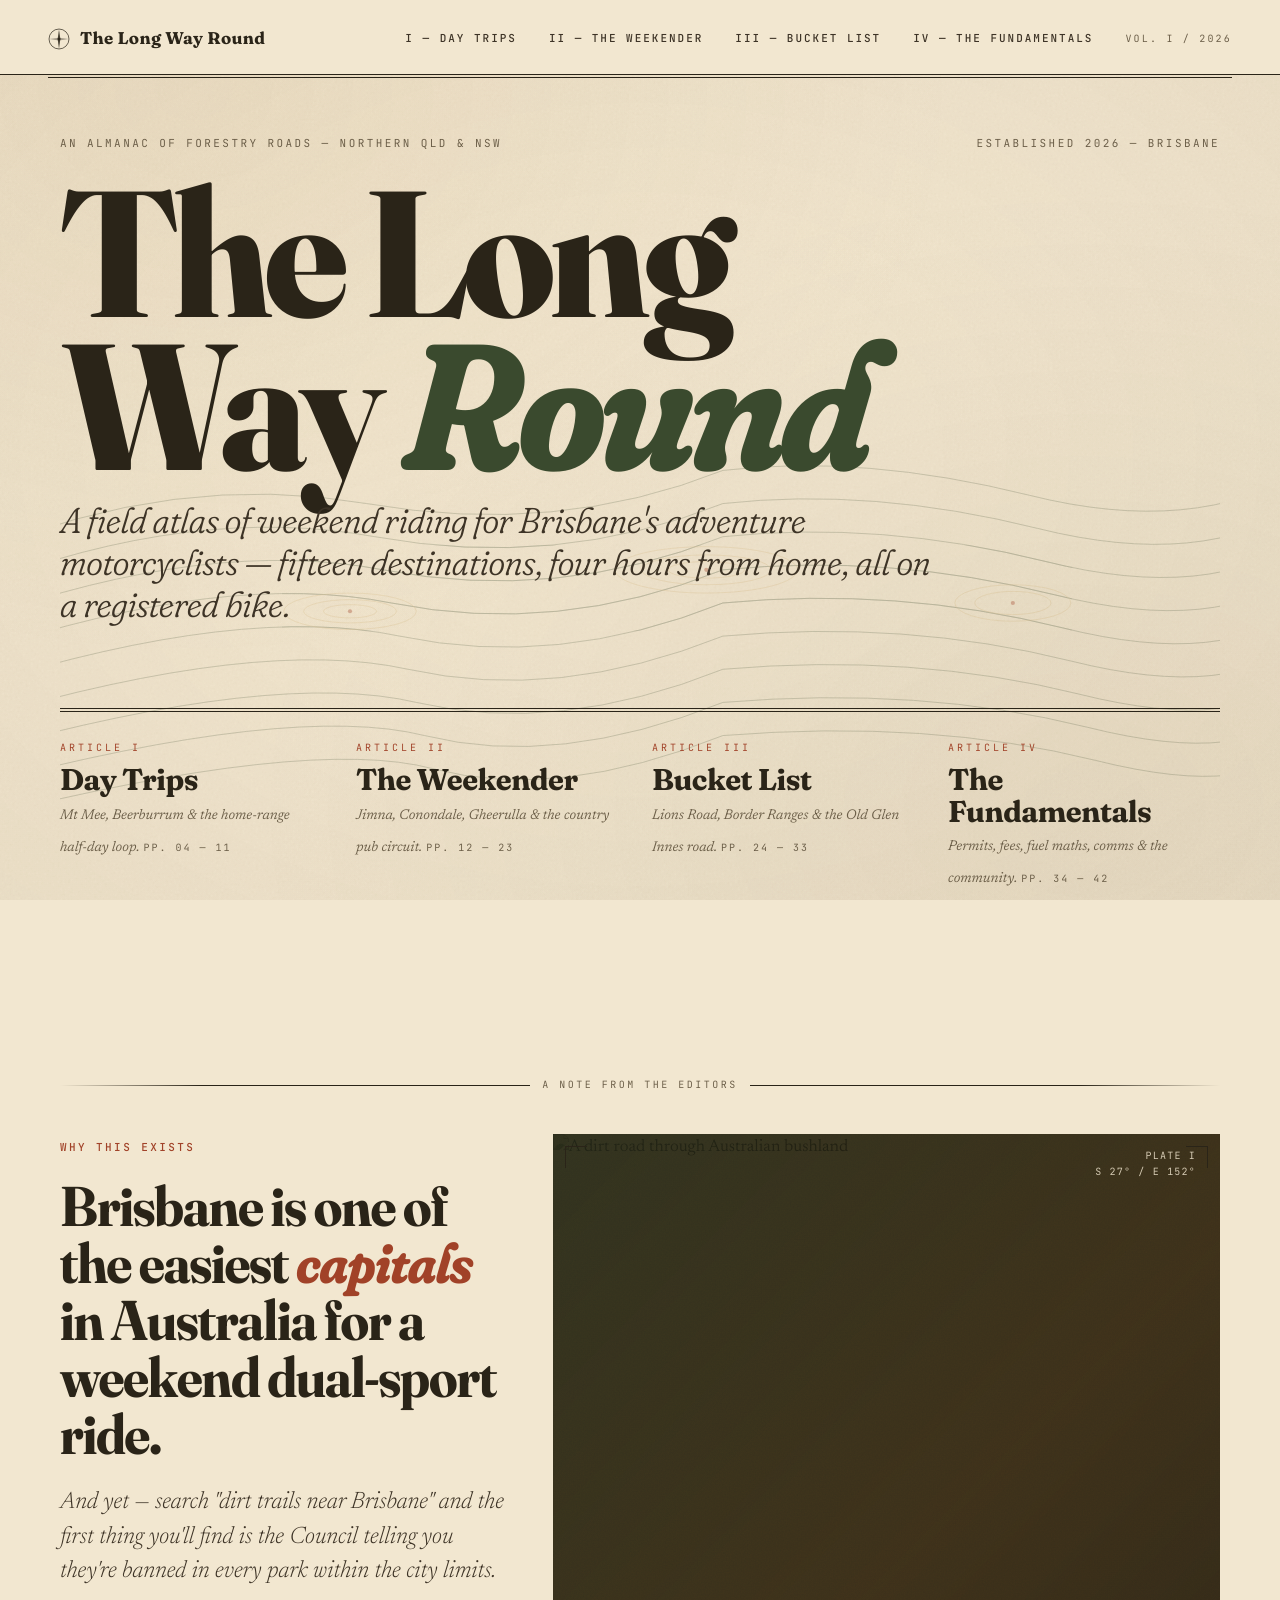
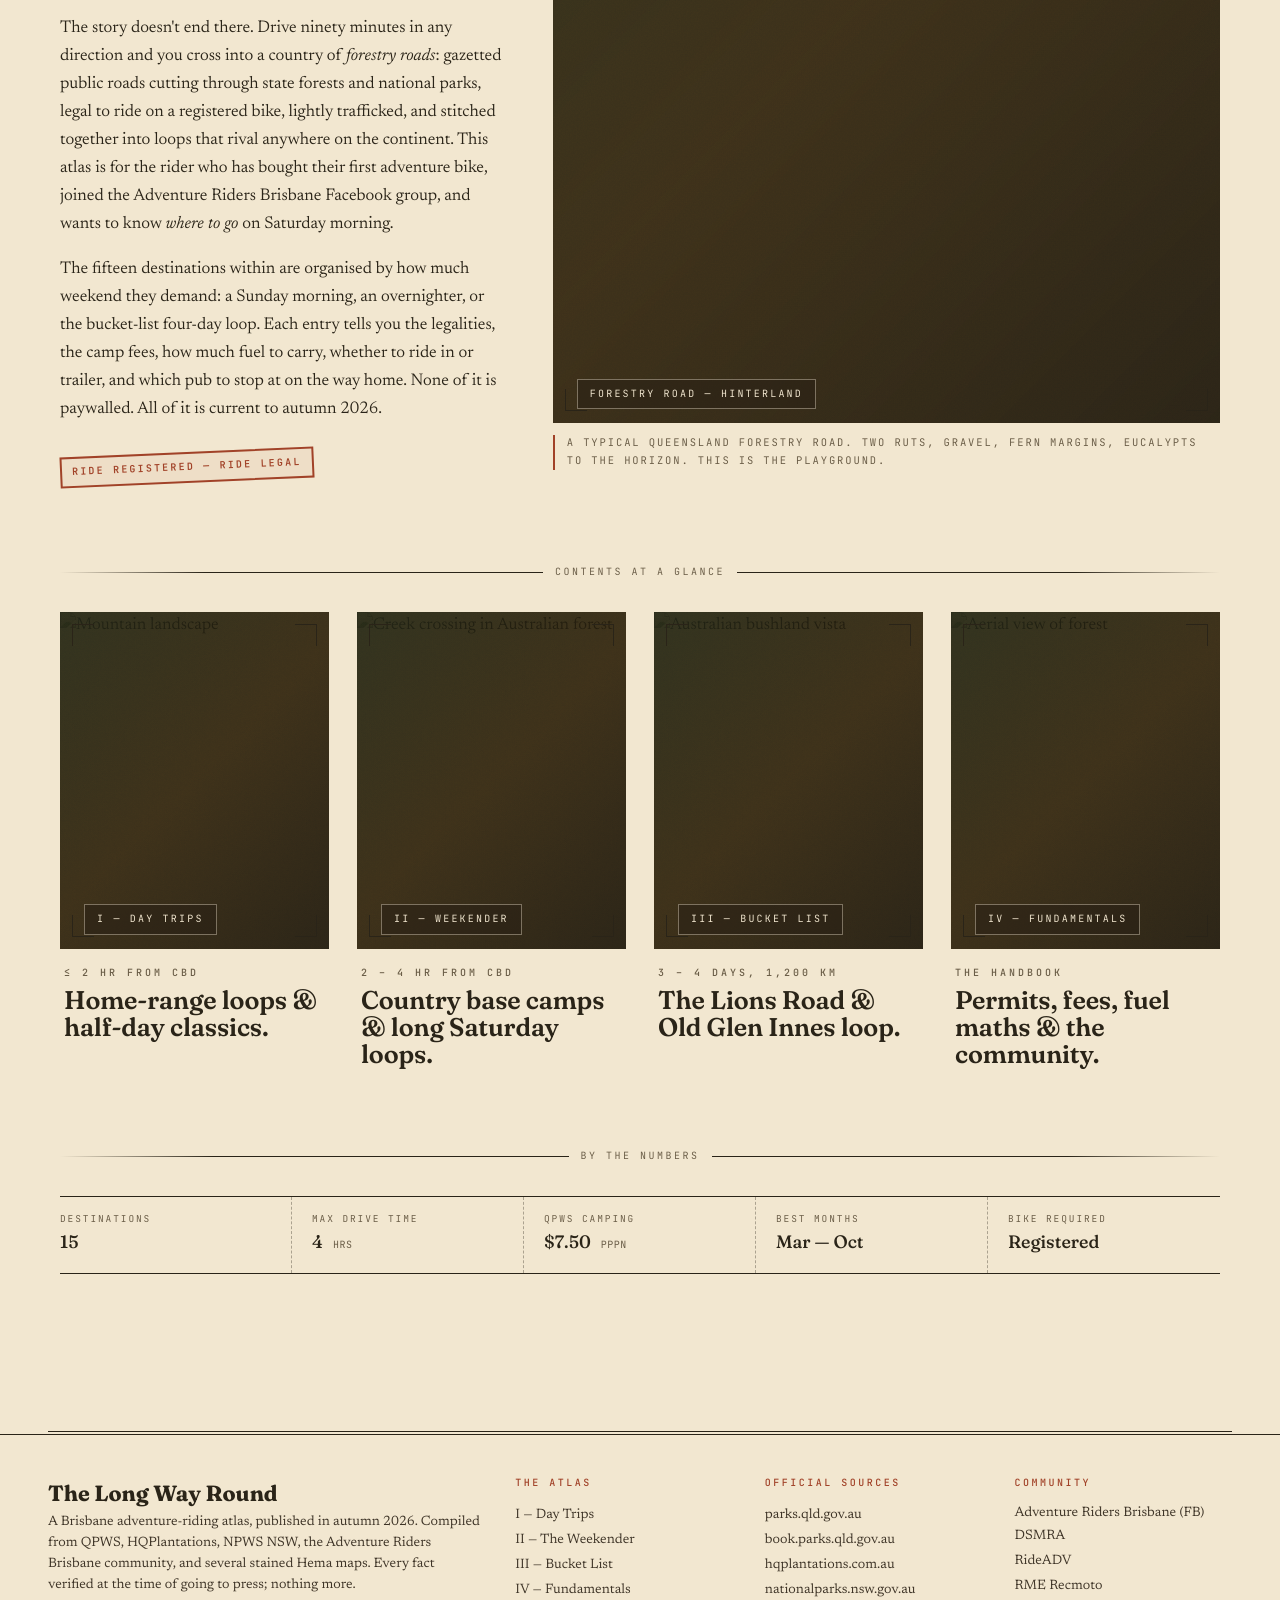
==== commit f16cd149: "Cache-bust style.css with PR head SHA (eb4b8ac) Bumps every stylesheet href from style.css to style." ====
--- a/index.html
+++ b/index.html
@@ -4,7 +4,7 @@
 <meta charset="UTF-8">
 <meta name="viewport" content="width=device-width, initial-scale=1.0">
 <title>The Long Way Round — A Brisbane Adventure-Riding Atlas</title>
-<link rel="stylesheet" href="style.css">
+<link rel="stylesheet" href="style.css?v=eb4b8ac">
 </head>
 <body>
 
--- a/style.css
+++ b/style.css
@@ -198,7 +198,9 @@
 }
 
 a:hover {
-  color: var(--ochre);
+  /* Darken text on hover and use ochre only for the underline accent — keeps
+     contrast above WCAG AA. (var(--ochre) on var(--paper) is ~2.6:1.) */
+  color: var(--brick-deep);
   border-bottom-color: var(--ochre);
 }
 
@@ -209,6 +211,35 @@
   outline: 2px solid var(--brick);
   outline-offset: 3px;
   border-radius: 1px;
+}
+
+/* Map links — landmarks linked to Google Maps */
+.map-link {
+  color: inherit;
+  border-bottom: 1px dotted var(--brick);
+  text-decoration: none;
+  transition: color 0.2s, border-bottom-color 0.2s, background-color 0.2s;
+}
+
+.map-link::after {
+  content: ' \01F4CD';
+  font-size: 0.78em;
+  color: var(--brick);
+  opacity: 0.75;
+  margin-left: 1px;
+  vertical-align: baseline;
+}
+
+.map-link:hover {
+  color: var(--brick);
+  border-bottom-color: var(--ochre);
+  background-color: rgba(184, 134, 46, 0.12);
+}
+
+.map-link:focus-visible {
+  outline: 2px solid var(--ochre);
+  outline-offset: 2px;
+  color: var(--brick);
 }
 
 /* Mono labels and data */
@@ -434,11 +465,12 @@
 }
 
 .spec-grid > div {
-  padding: 14px 16px 14px 0;
+  padding: 14px 20px;
   border-right: 1px dashed var(--ink-ghost);
 }
 
-.spec-grid > div:last-child { border-right: none; }
+.spec-grid > div:first-child { padding-left: 0; }
+.spec-grid > div:last-child { border-right: none; padding-right: 0; }
 
 .spec-label {
   font-family: var(--mono);
@@ -704,6 +736,25 @@
   margin-bottom: 2px;
 }
 
+/* Compass bearing arrow — points from Brisbane CBD toward the destination.
+   Bearing is set per-destination via the --bearing custom property. */
+.dest-coord .bearing {
+  display: inline-block;
+  width: 13px;
+  height: 13px;
+  margin-left: 8px;
+  vertical-align: -2px;
+  color: var(--brick);
+  transform: rotate(var(--bearing, 0deg));
+}
+
+.dest-coord .bearing svg {
+  display: block;
+  width: 100%;
+  height: 100%;
+  overflow: visible;
+}
+
 /* =========================================================
    HOMEPAGE — Magazine Cover
    ========================================================= */
@@ -1068,6 +1119,19 @@
   color: var(--ink);
 }
 
+/* Next-article link — sits at the foot of each article */
+.next-article-link {
+  font-family: var(--mono);
+  font-size: 12px;
+  letter-spacing: 0.18em;
+  text-transform: uppercase;
+}
+
+.next-article {
+  margin-top: 32px;
+  text-align: center;
+}
+
 /* =========================================================
    ANIMATIONS — Subtle fade-in
    ========================================================= */
@@ -1292,7 +1356,9 @@
 
   /* Generic spec grids — never force 4-5 columns at this width */
   .spec-grid { grid-template-columns: repeat(2, 1fr); }
-  .spec-grid > div { padding: 12px 12px 12px 0; }
+  .spec-grid > div { padding: 12px 16px; }
+  .spec-grid > div:first-child { padding-left: 0; }
+  .spec-grid > div:last-child { padding-right: 0; }
 
   /* Wide figure margin off — kept inside the article column on small screens */
   .figure.wide { margin-left: 0; margin-right: 0; }
